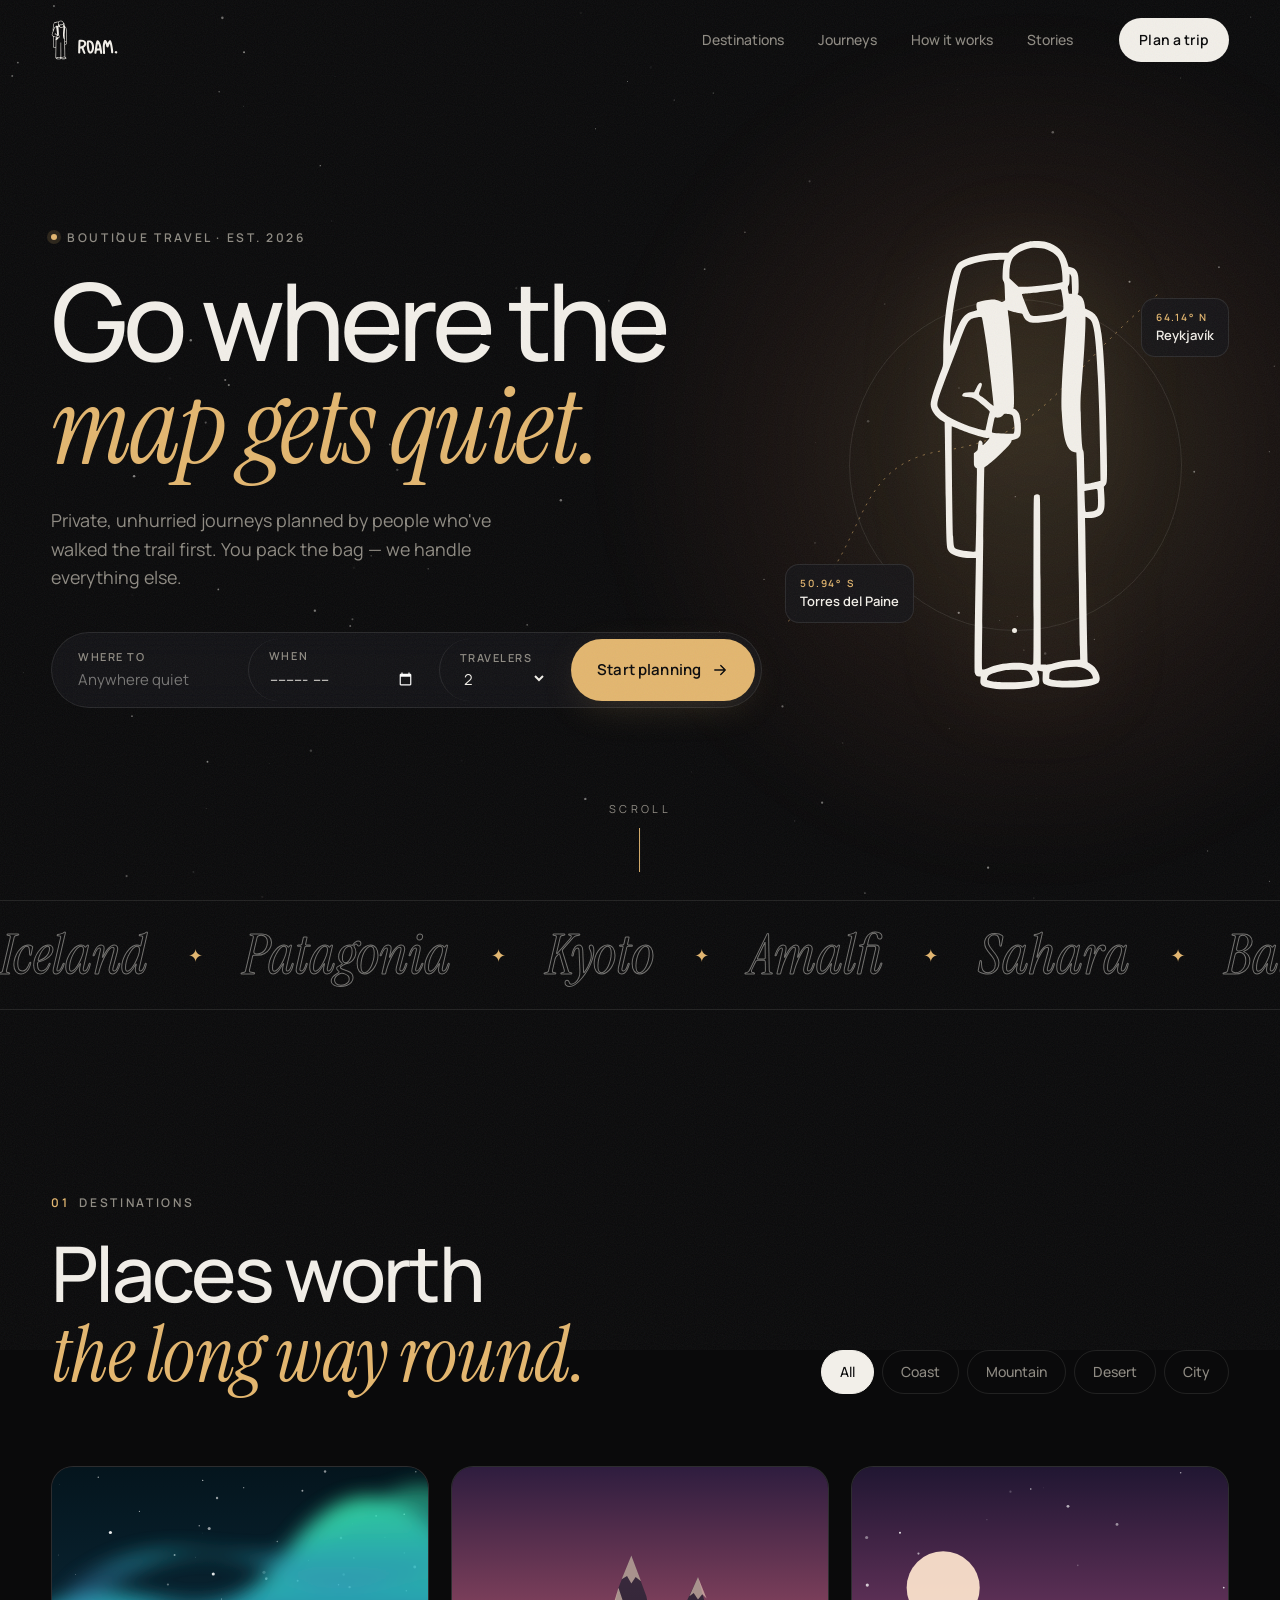
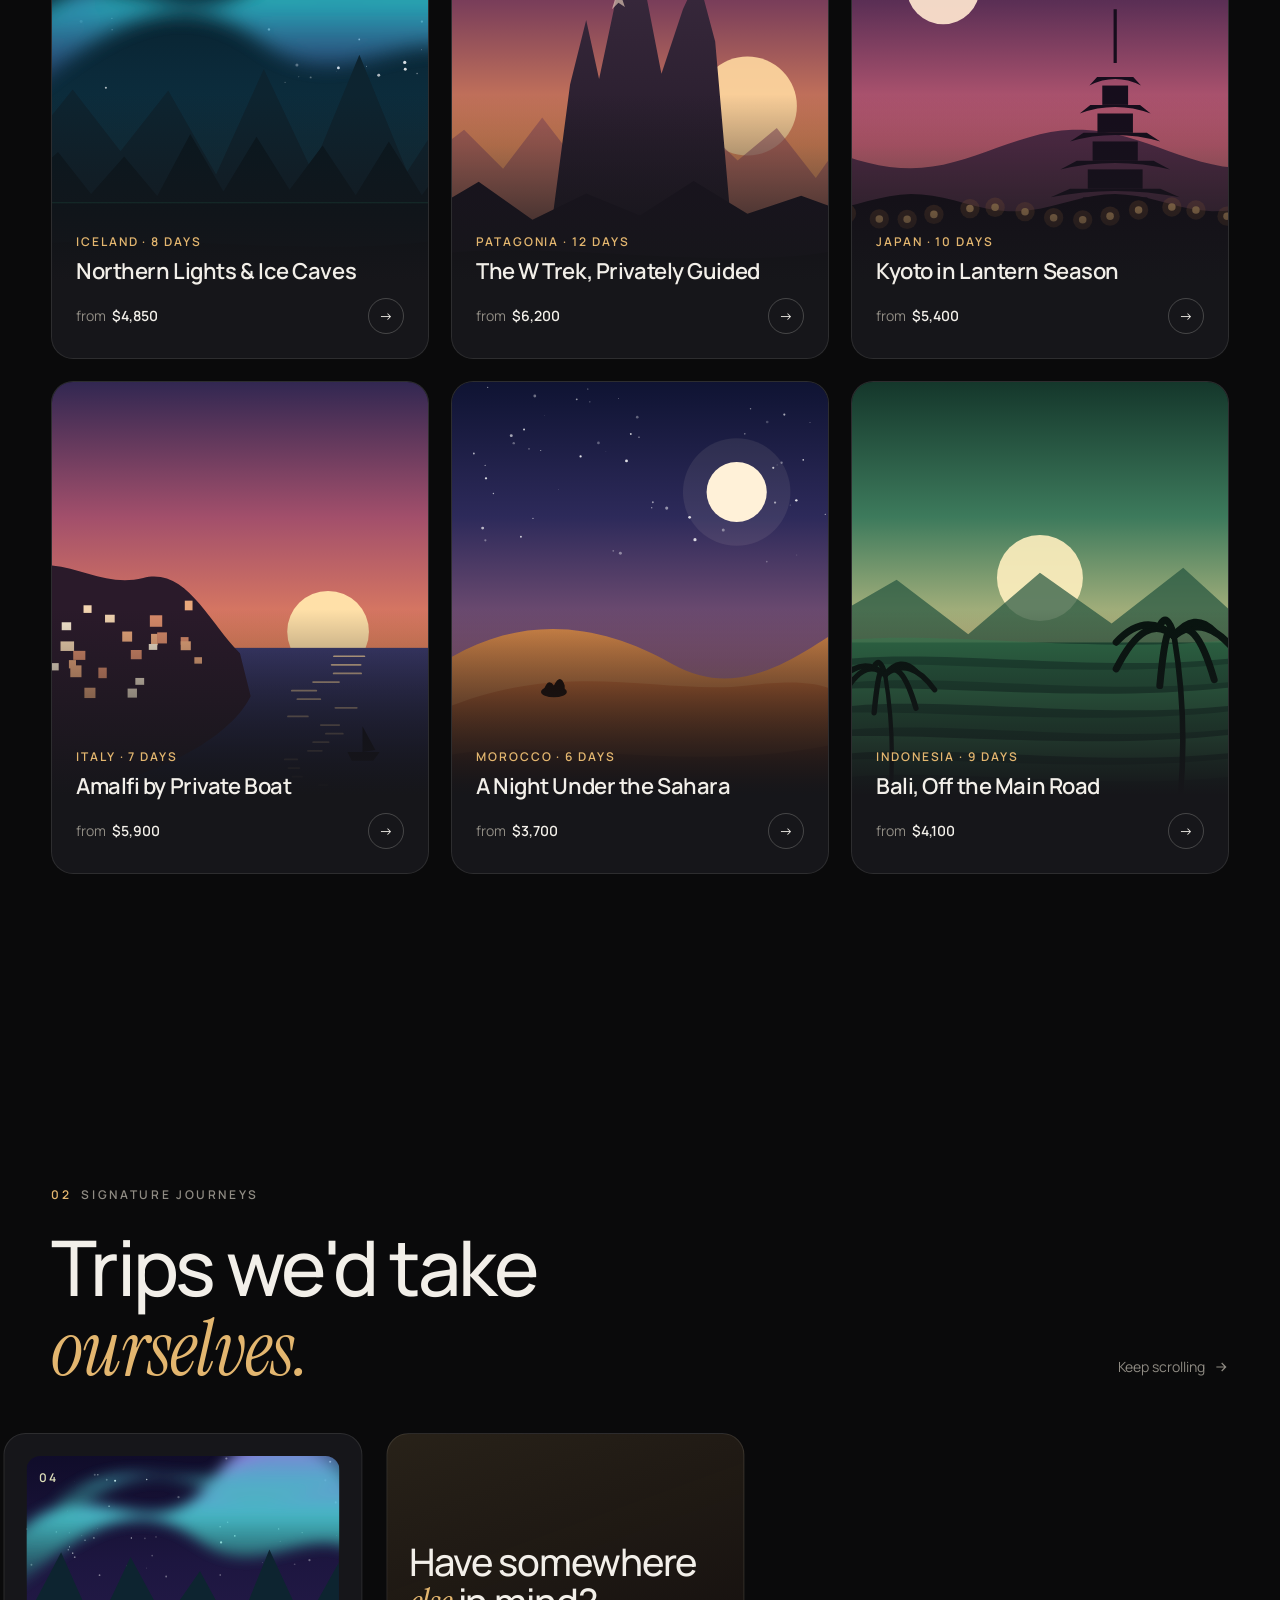
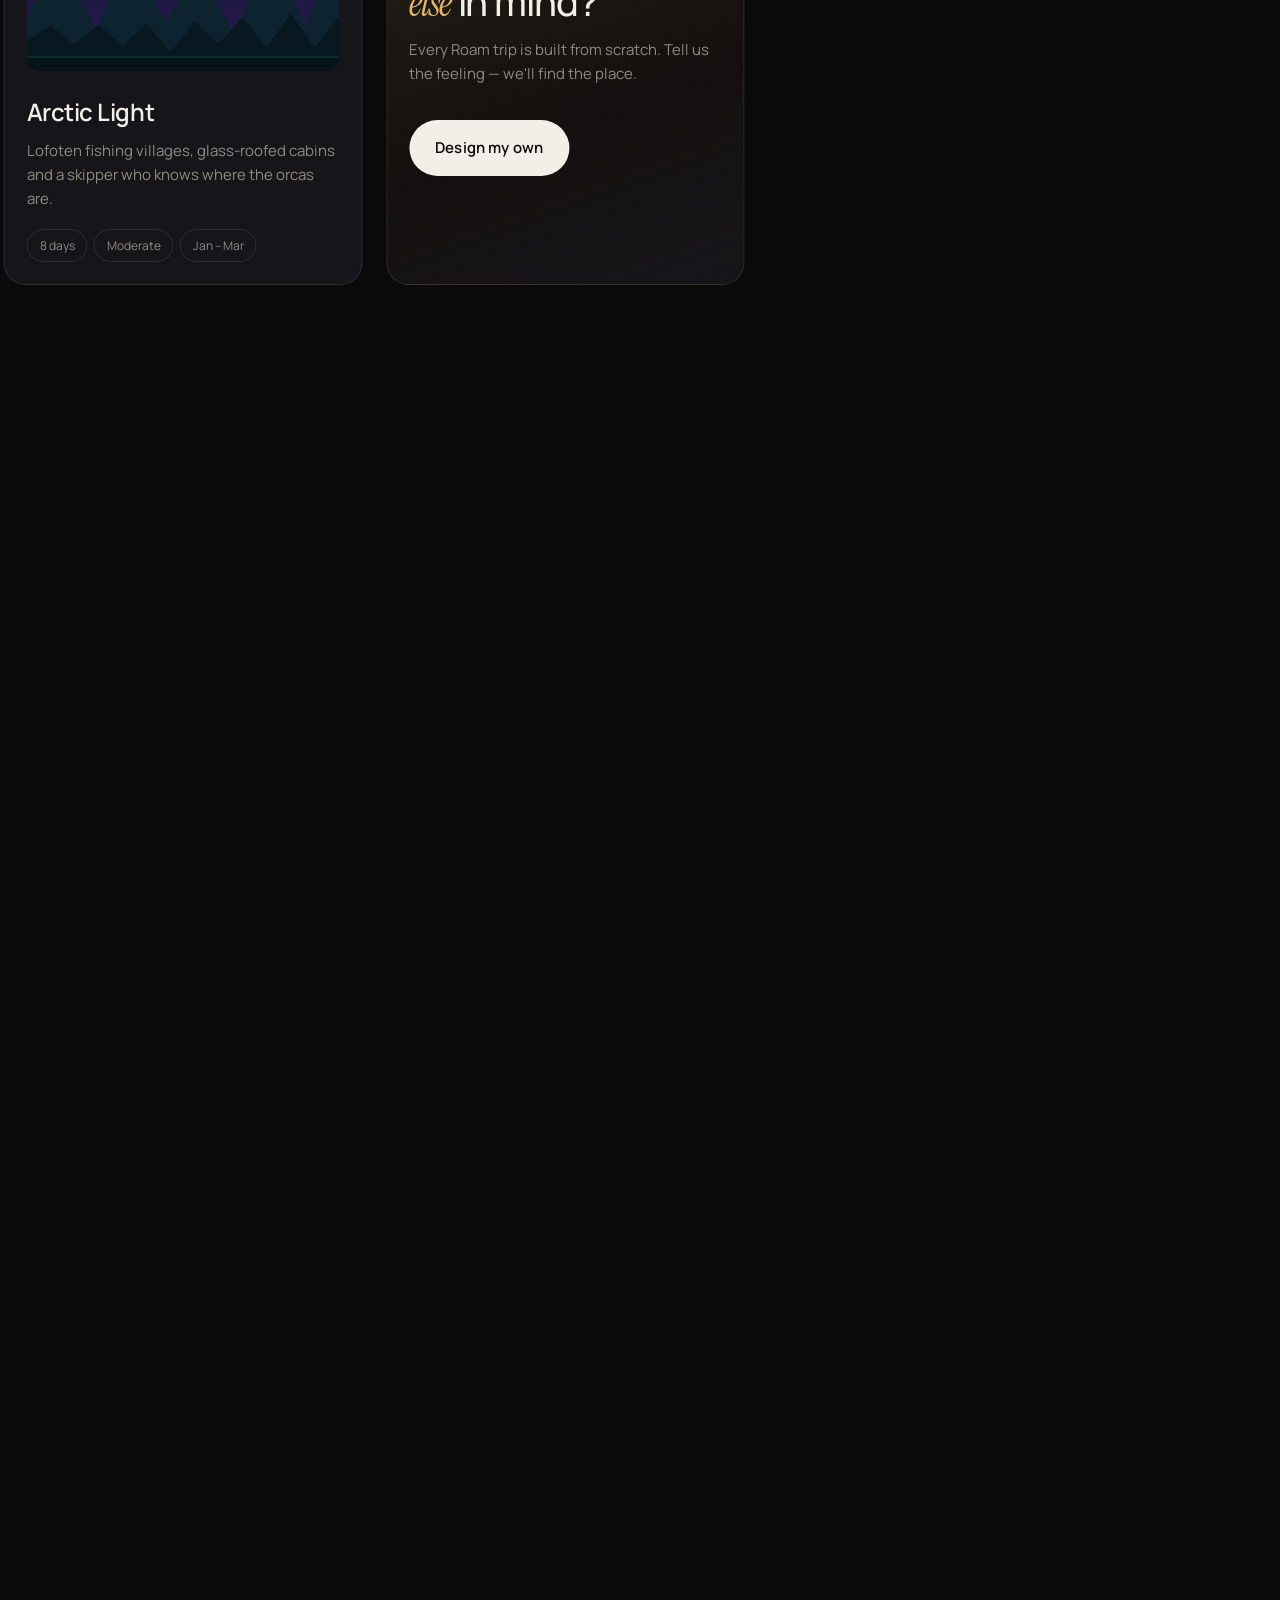
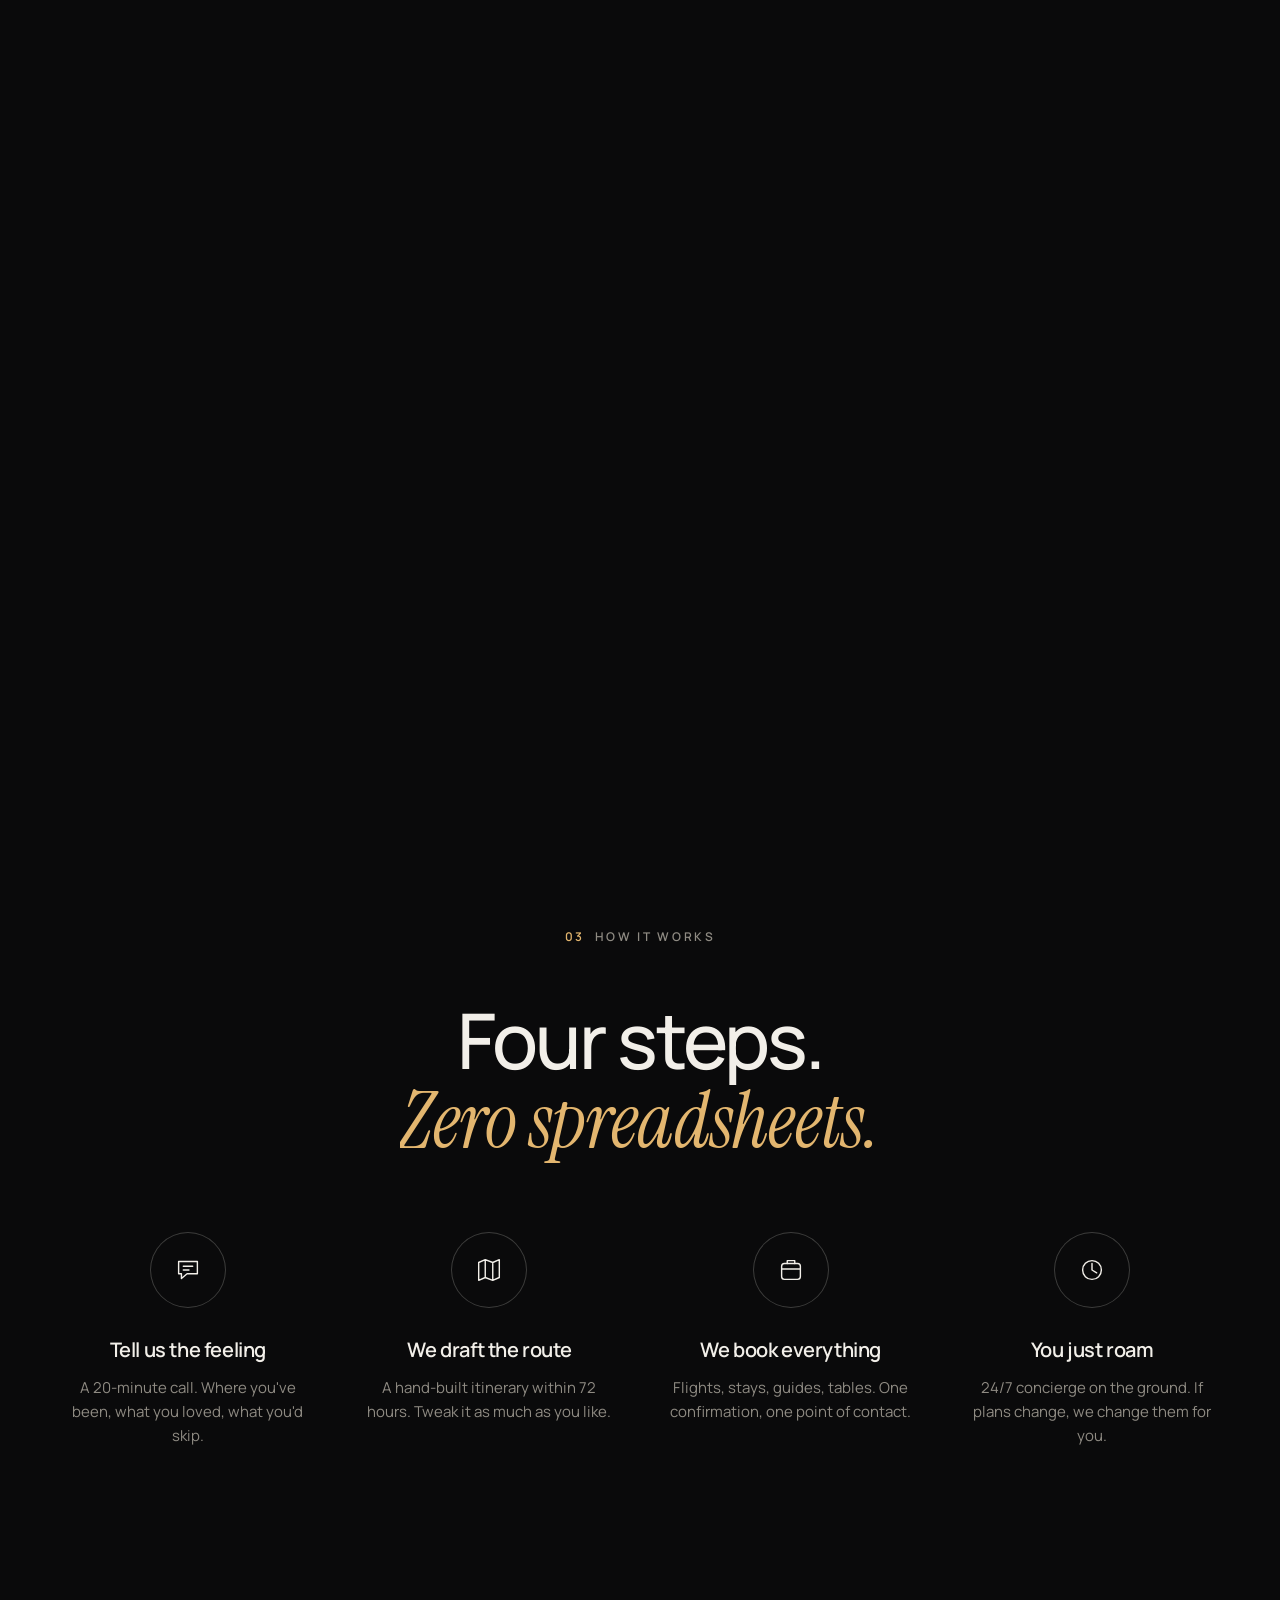
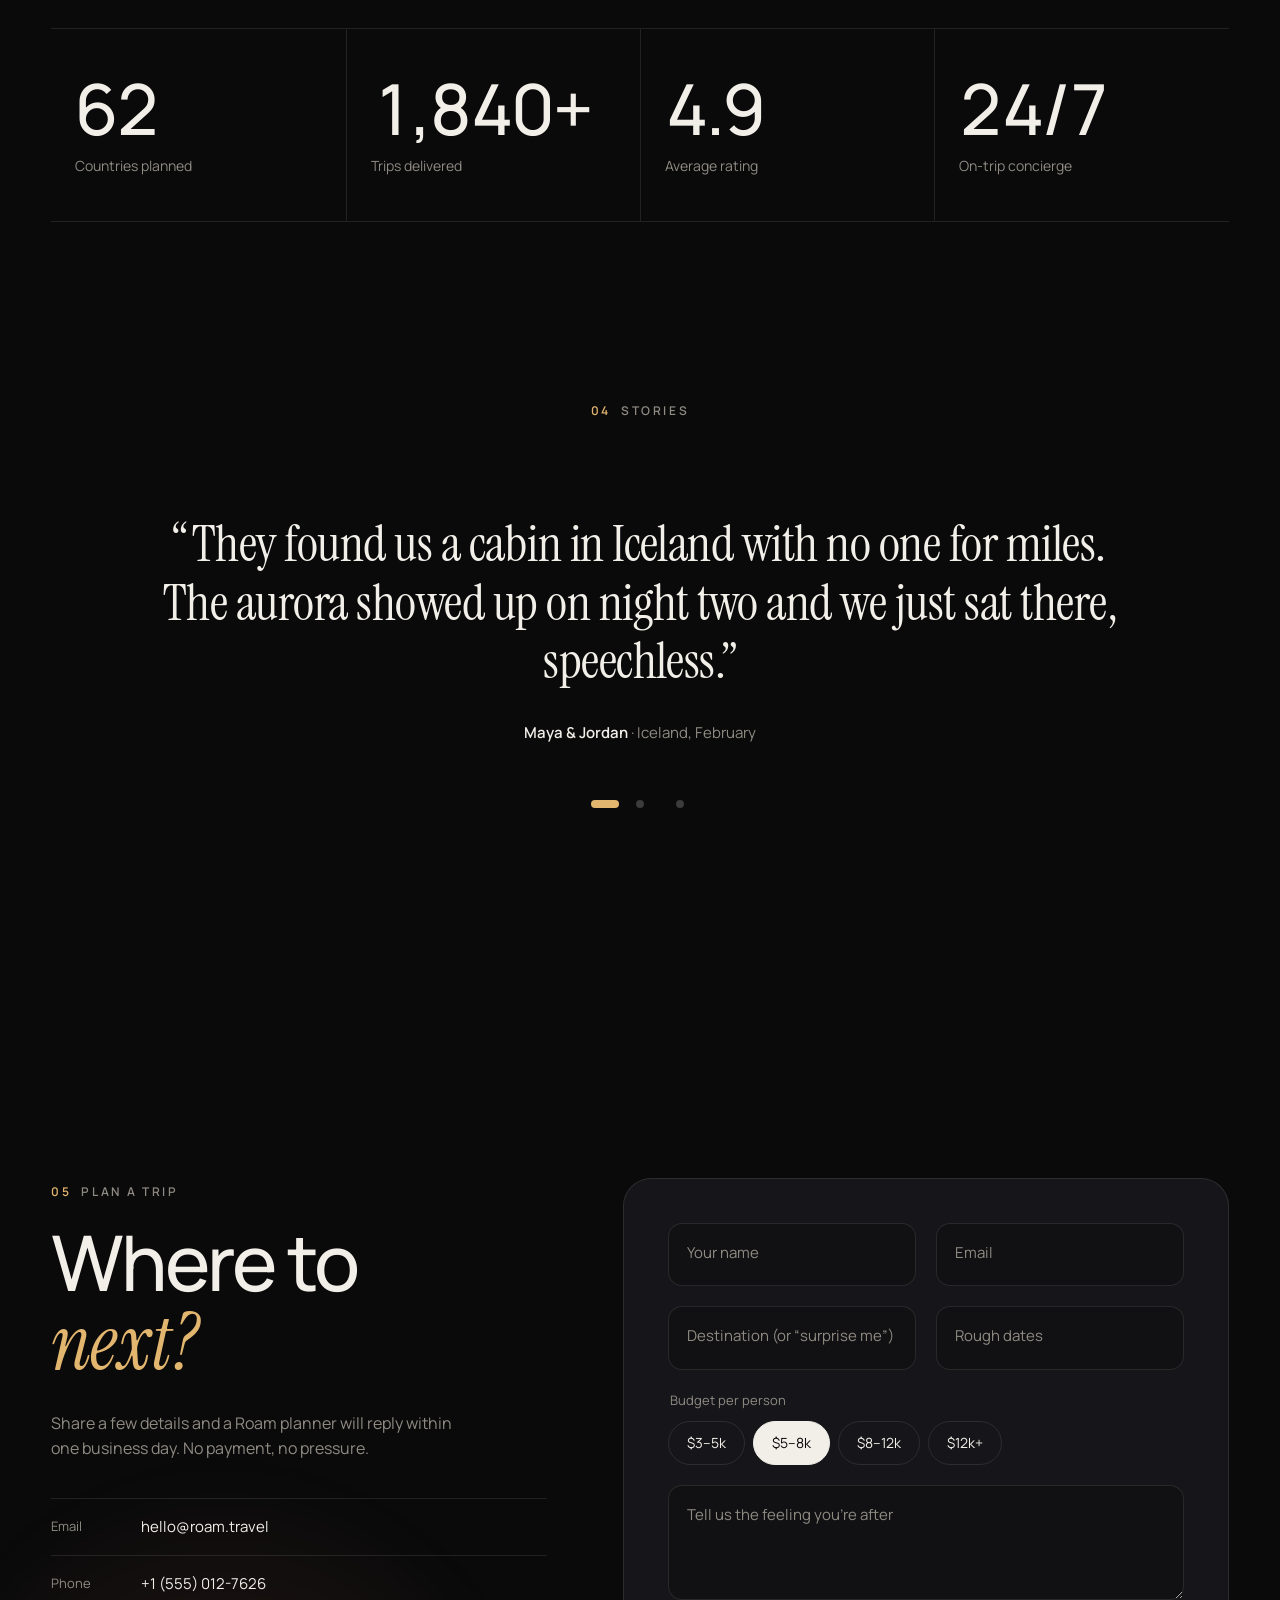
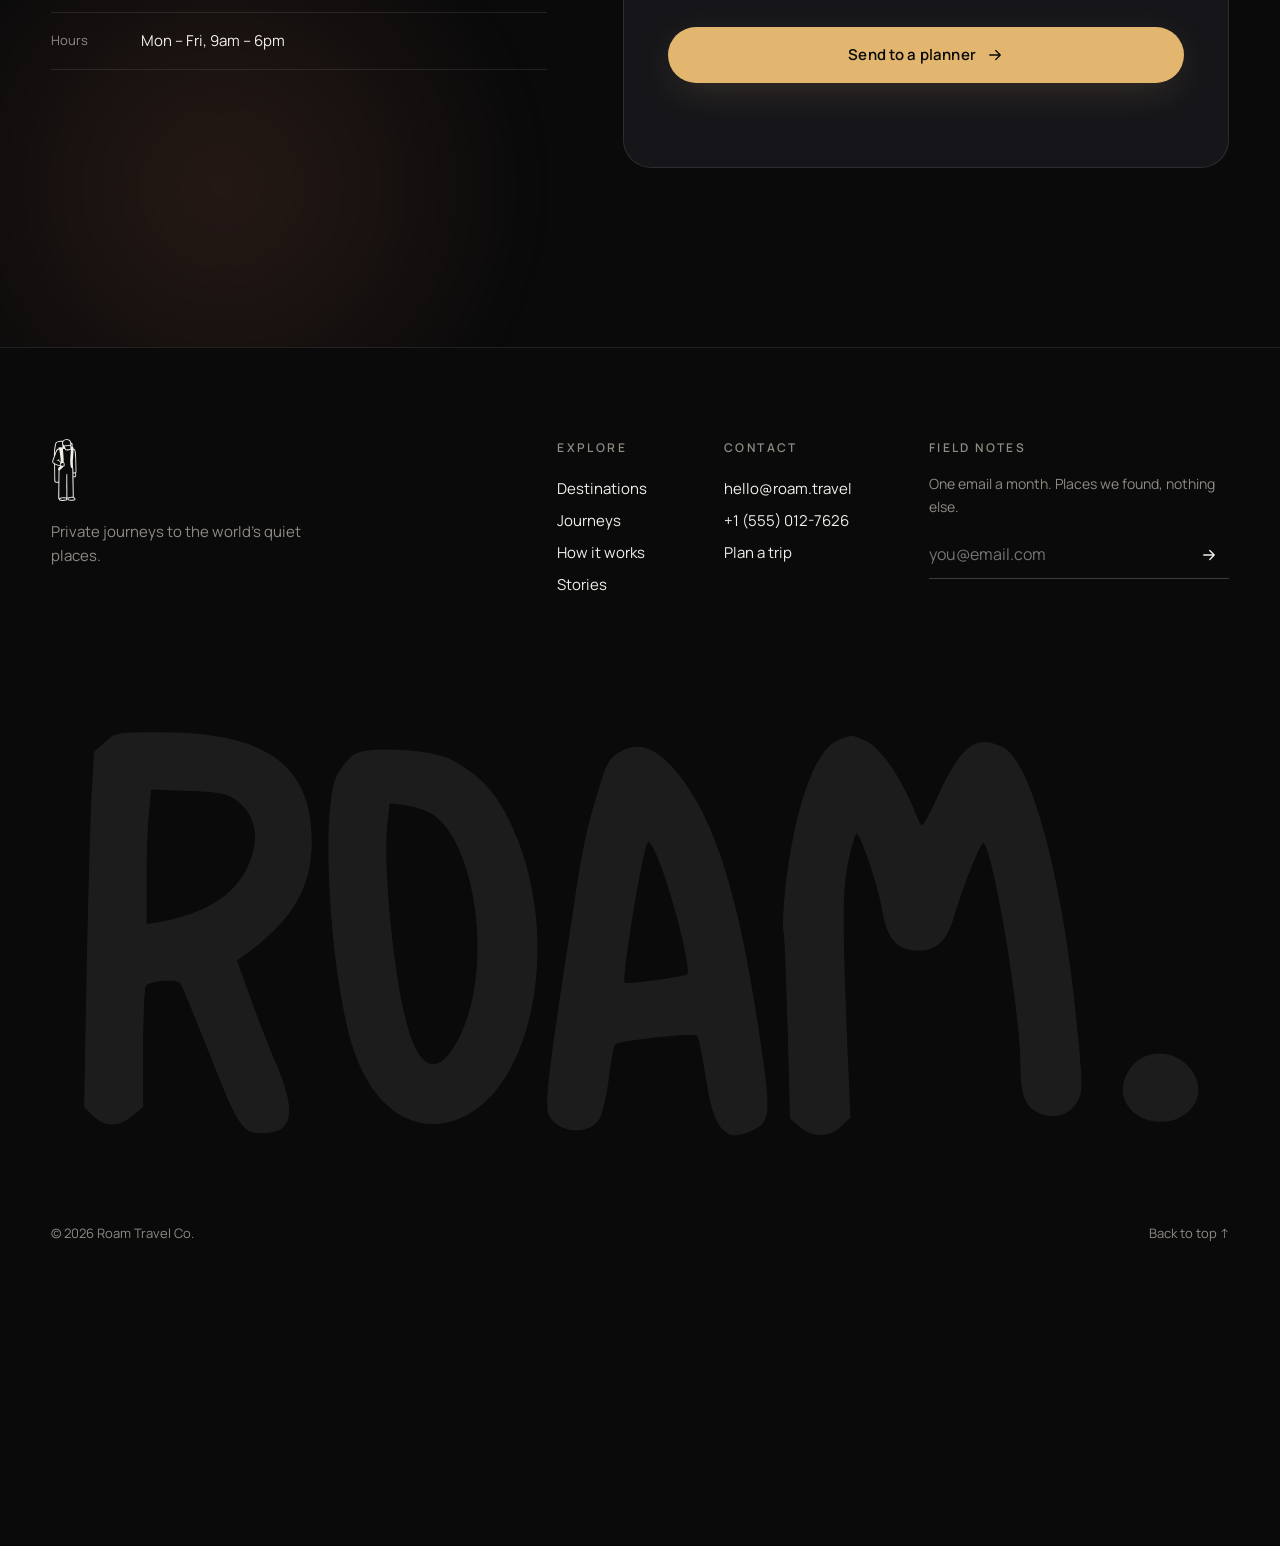
==== index.html @ 46d493dd "Build Roam travel agency website Dark, motion-rich single-page site: preloader, starfield hero with " ====
<!doctype html>
<html lang="en">
<head>
  <meta charset="utf-8" />
  <meta name="viewport" content="width=device-width, initial-scale=1" />
  <title>Roam — Travel, thoughtfully designed</title>
  <meta name="description" content="Roam is a boutique travel agency crafting private, unhurried journeys to the world's quiet places." />
  <meta name="theme-color" content="#0a0a0b" />
  <link rel="icon" type="image/svg+xml" href="assets/favicon.svg" />
  <link rel="preconnect" href="https://fonts.googleapis.com" />
  <link rel="preconnect" href="https://fonts.gstatic.com" crossorigin />
  <link href="https://fonts.googleapis.com/css2?family=Instrument+Serif:ital@0;1&family=Manrope:wght@300;400;500;600;700&display=swap" rel="stylesheet" />
  <link rel="stylesheet" href="css/styles.css" />
</head>
<body class="is-loading">
  <svg width="0" height="0" style="position:absolute" aria-hidden="true"><symbol id="roam-mark" viewBox="0 0 380 940"><g transform="translate(0.000000,940.000000) scale(0.100000,-0.100000)" fill="currentColor" stroke="none"> <path d="M2161 9225 c-156 -29 -291 -96 -376 -184 l-39 -41 -91 0 c-395 0 -804 -98 -928 -223 -141 -141 -297 -1089 -297 -1803 0 -246 -1 -256 -25 -316 -149 -381 -229 -634 -230 -723 0 -120 96 -256 241 -341 l42 -25 6 -352 c3 -193 11 -728 16 -1187 11 -843 17 -979 43 -1042 43 -103 226 -168 475 -168 l94 0 -6 -342 c-20 -1065 -27 -1948 -16 -1986 12 -48 41 -72 86 -72 l32 0 -5 -65 c-7 -76 6 -103 62 -130 152 -71 616 -84 944 -25 133 24 164 38 181 81 16 37 1 158 -26 215 -21 44 -17 48 48 37 l53 -8 -3 -105 c-5 -132 6 -150 106 -180 265 -78 936 -39 1026 61 76 85 -30 313 -178 383 -19 9 -37 20 -40 24 -6 10 -23 849 -36 1792 -5 399 -12 816 -15 928 l-5 202 79 0 c139 0 239 43 286 124 33 56 39 139 26 346 l-10 165 24 25 c47 49 46 44 35 754 -17 1111 -55 1939 -106 2311 -43 310 -93 404 -259 481 l-73 34 -7 67 c-11 109 -49 176 -116 203 -32 14 -35 20 -16 39 15 15 12 287 -4 366 -18 93 -59 138 -146 160 l-46 12 -24 83 c-64 221 -203 356 -428 416 -84 22 -263 27 -354 9z m374 -163 c86 -34 161 -86 207 -142 55 -70 99 -245 101 -411 l2 -102 -55 -13 c-154 -37 -568 -84 -735 -84 l-102 0 -92 86 -91 86 0 99 c0 108 21 221 52 282 53 105 211 201 378 231 86 15 256 -1 335 -32z m-865 -204 c0 -2 -7 -28 -16 -58 -9 -31 -18 -117 -21 -197 -5 -133 -4 -144 16 -179 19 -32 23 -56 27 -193 3 -86 6 -165 7 -175 1 -12 -10 -26 -30 -39 -33 -19 -33 -19 -76 2 -86 42 -144 45 -286 17 -161 -32 -179 -39 -187 -71 -7 -27 -1 -87 10 -116 6 -12 -5 -18 -51 -28 -213 -47 -272 -126 -444 -596 l-44 -120 -3 55 c-19 303 153 1380 243 1516 40 62 272 136 525 169 81 11 330 20 330 13z m1354 -342 c3 -17 7 -102 10 -188 l4 -158 -33 0 c-33 0 -33 0 -45 68 -12 63 -11 71 6 97 15 23 19 50 21 130 1 55 2 102 3 104 2 16 30 -28 34 -53z m-196 -313 c29 -148 44 -308 32 -345 -18 -62 -114 -93 -384 -123 -251 -28 -274 -23 -312 62 -29 64 -128 316 -138 349 -6 21 -3 22 106 28 104 7 514 56 618 75 25 5 50 9 56 10 6 0 16 -25 22 -56z m-1069 -373 c24 -12 164 -47 224 -55 46 -6 49 -9 68 -53 37 -86 97 -128 196 -138 131 -13 525 50 628 101 27 13 50 23 51 22 3 -3 -22 -374 -36 -527 -54 -617 -77 -1128 -61 -1405 31 -571 99 -781 262 -814 l34 -7 6 -149 c8 -168 22 -1006 44 -2505 8 -553 17 -1125 21 -1271 l6 -266 -133 -6 c-158 -6 -274 -26 -404 -67 -80 -26 -108 -30 -177 -28 l-83 3 -5 1708 c-5 1677 -5 1709 -24 1723 -28 20 -73 17 -96 -6 -22 -22 -20 218 -21 -2480 0 -487 -2 -900 -5 -917 -7 -39 -27 -42 -114 -17 -178 49 -554 18 -750 -63 -119 -49 -158 -59 -170 -47 -8 8 -8 277 0 885 5 481 14 1259 20 1729 5 470 12 994 15 1164 l6 308 34 24 c160 108 515 455 515 503 0 27 3 30 49 36 64 9 109 37 128 83 32 73 14 372 -27 453 -21 40 -73 89 -96 89 -17 0 -17 7 -3 48 27 78 -48 1328 -109 1815 -10 75 -16 137 -14 137 2 0 11 -4 21 -10z m1654 -190 c72 -85 111 -396 147 -1155 25 -541 37 -975 46 -1606 l7 -495 -77 -22 c-78 -23 -233 -49 -241 -40 -2 2 -7 150 -11 329 -5 290 -8 327 -24 350 -22 31 -37 277 -46 759 -6 287 -4 325 25 654 44 486 74 1034 71 1289 0 15 78 -33 103 -63z m-2199 43 c13 -44 67 -365 90 -533 50 -360 146 -1177 146 -1236 0 -18 -2 -17 -121 81 -41 34 -96 76 -122 94 -64 43 -64 44 -23 149 36 92 38 115 9 127 -24 9 -54 -25 -98 -113 l-40 -78 -85 0 c-87 1 -141 -16 -153 -47 -12 -32 11 -42 106 -47 116 -7 146 -23 332 -183 114 -98 124 -110 114 -129 -6 -11 -28 -98 -48 -192 l-37 -171 -38 3 c-21 2 -88 19 -149 38 -377 118 -671 273 -755 398 -59 89 -48 131 198 771 48 127 139 365 200 530 184 493 200 517 365 544 82 14 103 13 109 -6z m598 -1964 c29 -15 37 -41 52 -165 14 -112 10 -193 -9 -212 -17 -17 -403 -2 -433 17 -12 7 -4 64 34 239 16 73 16 73 44 67 47 -10 96 5 135 42 37 35 39 35 98 28 34 -3 69 -11 79 -16z m-1130 -263 c208 -95 618 -224 657 -206 42 19 35 2 -34 -74 -66 -73 -89 -87 -78 -46 7 26 -22 70 -46 70 -30 0 -38 -20 -46 -111 -7 -86 -7 -87 -46 -118 l-39 -32 0 -126 c0 -116 2 -129 22 -150 12 -13 26 -23 32 -23 7 0 10 -40 8 -122 -1 -68 -6 -444 -12 -836 -5 -392 -12 -718 -16 -724 -17 -26 -323 11 -397 49 -41 21 -47 49 -57 248 -13 244 -36 2235 -26 2235 2 0 37 -15 78 -34z m2872 -1273 c4 -21 8 -106 9 -188 2 -171 -3 -189 -69 -220 -41 -19 -162 -31 -180 -18 -8 5 -14 81 -19 215 l-7 207 33 5 c19 3 68 11 109 19 118 22 117 22 124 -20z m-323 -3577 c102 -31 177 -84 209 -147 20 -39 26 -79 13 -79 -5 0 -46 -7 -92 -15 -200 -36 -644 -37 -748 -2 l-38 12 3 54 c6 91 8 93 123 129 192 59 423 80 530 48z m-1104 -69 c60 -32 130 -151 109 -185 -27 -44 -668 -67 -826 -29 -41 9 -81 21 -87 25 -19 12 3 77 33 101 36 28 194 79 299 96 127 20 427 15 472 -8z"/> </g></symbol><symbol id="roam-word" viewBox="0 0 345 150"><g transform="translate(0.000000,150.000000) scale(0.100000,-0.100000)" fill="currentColor" stroke="none"> <path d="M158 1321 l-32 -29 -8 -143 c-3 -79 -10 -313 -14 -520 l-7 -377 26 -26 c34 -34 76 -34 116 0 l31 26 0 171 c0 95 4 177 8 184 9 14 89 21 100 8 5 -6 43 -98 86 -206 83 -212 97 -234 156 -234 89 0 101 60 39 205 -22 52 -57 141 -77 198 l-37 103 30 22 c135 98 190 195 189 332 -2 220 -135 315 -441 315 -132 0 -133 0 -165 -29z m376 -164 c68 -45 82 -120 40 -206 -41 -82 -125 -133 -256 -157 l-38 -6 0 128 c0 71 3 160 7 198 l6 68 107 -4 c81 -2 113 -7 134 -21z M2303 1325 c-67 -29 -127 -205 -153 -447 -5 -53 -7 -103 -4 -111 3 -8 8 -134 12 -281 l7 -268 28 -24 c38 -33 90 -32 123 2 l26 25 -6 142 c-18 432 -18 520 -1 602 9 44 20 84 24 88 9 9 66 -156 76 -223 14 -87 44 -120 108 -120 51 0 83 31 102 98 23 78 74 210 85 217 24 15 110 -491 110 -647 0 -96 16 -132 65 -148 43 -14 82 2 104 42 14 25 14 48 -6 245 -43 419 -131 745 -213 788 -77 40 -119 11 -185 -128 -53 -112 -53 -112 -65 -82 -46 119 -108 211 -156 231 -40 17 -41 17 -81 -1z M1663 1290 c-27 -16 -36 -32 -57 -102 -39 -131 -44 -152 -75 -353 -73 -472 -86 -581 -72 -608 28 -53 116 -59 147 -12 9 13 21 67 28 119 6 52 15 98 19 102 10 11 231 34 240 25 4 -4 16 -61 26 -126 23 -154 59 -192 140 -150 51 26 52 46 11 315 -61 396 -130 608 -243 740 -58 68 -109 84 -164 50z m114 -307 c41 -97 100 -329 87 -342 -7 -7 -177 -30 -183 -25 -11 10 56 414 69 414 4 0 17 -21 27 -47z M890 1286 c-14 -8 -36 -34 -50 -58 -53 -92 -24 -590 46 -807 60 -184 195 -264 330 -194 227 119 282 612 101 911 -35 58 -77 96 -147 133 -57 29 -238 39 -280 15z m222 -173 c134 -80 184 -451 87 -651 -64 -132 -125 -109 -164 63 -35 151 -62 443 -50 551 l7 66 45 -6 c24 -3 58 -14 75 -23z M3204 400 c-34 -13 -64 -59 -64 -97 0 -84 119 -126 189 -67 87 73 -16 208 -125 164z"/> </g></symbol></svg>

  <!-- Preloader -->
  <div class="loader" aria-hidden="true">
    <div class="loader__mark"><svg viewBox="0 0 380 940" aria-hidden="true"><use href="#roam-mark"/></svg></div>
    <div class="loader__count"><span data-loader-count>0</span>%</div>
  </div>

  <!-- Ambient layers -->
  <div class="grain" aria-hidden="true"></div>
  <div class="cursor" aria-hidden="true"><span class="cursor__dot"></span><span class="cursor__ring"><span class="cursor__label"></span></span></div>
  <div class="progress" aria-hidden="true"><span></span></div>

  <!-- Navigation -->
  <header class="nav" data-nav>
    <a href="#top" class="nav__brand" aria-label="Roam — home">
      <span class="nav__mark"><svg viewBox="0 0 380 940" aria-hidden="true"><use href="#roam-mark"/></svg></span>
      <span class="nav__word"><svg viewBox="0 0 345 150" aria-hidden="true"><use href="#roam-word"/></svg></span>
    </a>
    <nav class="nav__links" aria-label="Primary">
      <a href="#destinations">Destinations</a>
      <a href="#journeys">Journeys</a>
      <a href="#how">How it works</a>
      <a href="#stories">Stories</a>
    </nav>
    <a href="#contact" class="btn btn--small btn--light nav__cta" data-magnetic>Plan a trip</a>
    <button class="nav__toggle" aria-label="Open menu" aria-expanded="false" data-menu-toggle>
      <span></span><span></span>
    </button>
  </header>

  <div class="menu" data-menu aria-hidden="true">
    <nav class="menu__links" aria-label="Mobile">
      <a href="#destinations"><small>01</small>Destinations</a>
      <a href="#journeys"><small>02</small>Journeys</a>
      <a href="#how"><small>03</small>How it works</a>
      <a href="#stories"><small>04</small>Stories</a>
      <a href="#contact"><small>05</small>Plan a trip</a>
    </nav>
    <p class="menu__foot">hello@roam.travel &nbsp;·&nbsp; +1 (555) 012-7626</p>
  </div>

  <main id="top">

    <!-- Hero -->
    <section class="hero" data-hero>
      <div class="hero__glow" aria-hidden="true"></div>
      <canvas class="hero__stars" aria-hidden="true" data-stars></canvas>

      <div class="hero__inner">
        <div class="hero__copy">
          <p class="eyebrow" data-reveal><span class="dot"></span> Boutique travel · Est. 2026</p>
          <h1 class="hero__title" data-split>
            Go where the<br /><em>map gets quiet.</em>
          </h1>
          <p class="hero__lede" data-reveal style="--d:.5s">
            Private, unhurried journeys planned by people who've walked the trail first.
            You pack the bag — we handle everything else.
          </p>

          <form class="planner" data-reveal style="--d:.65s" data-planner>
            <label class="planner__field">
              <span>Where to</span>
              <input type="text" name="where" placeholder="Anywhere quiet" list="dest-list" autocomplete="off" />
            </label>
            <label class="planner__field">
              <span>When</span>
              <input type="month" name="when" />
            </label>
            <label class="planner__field planner__field--sm">
              <span>Travelers</span>
              <select name="who">
                <option>1</option><option selected>2</option><option>3–4</option><option>5+</option>
              </select>
            </label>
            <button class="btn btn--accent planner__go" type="submit" data-magnetic>
              Start planning
              <svg viewBox="0 0 24 24" aria-hidden="true"><path d="M5 12h14M13 6l6 6-6 6"/></svg>
            </button>
            <datalist id="dest-list">
              <option value="Iceland"></option><option value="Patagonia"></option><option value="Kyoto"></option>
              <option value="Amalfi Coast"></option><option value="Sahara, Morocco"></option><option value="Bali"></option>
              <option value="Swiss Alps"></option><option value="Lisbon"></option>
            </datalist>
          </form>
        </div>

        <div class="hero__figure" data-tilt-hero>
          <svg class="hero__path" viewBox="0 0 600 600" aria-hidden="true">
            <path d="M40 520 C 160 420, 120 300, 260 280 S 420 180, 560 60" />
          </svg>
          <div class="hero__orbit" aria-hidden="true"></div>
          <div class="hero__mark"><svg viewBox="0 0 380 940" aria-hidden="true"><use href="#roam-mark"/></svg></div>
          <div class="hero__tag hero__tag--a" aria-hidden="true"><span>64.14° N</span>Reykjavík</div>
          <div class="hero__tag hero__tag--b" aria-hidden="true"><span>50.94° S</span>Torres del Paine</div>
        </div>
      </div>

      <a href="#destinations" class="hero__scroll" aria-label="Scroll to destinations">
        <span>Scroll</span><i></i>
      </a>
    </section>

    <!-- Marquee -->
    <div class="marquee" aria-hidden="true">
      <div class="marquee__track">
        <span>Iceland</span><b>✦</b><span>Patagonia</span><b>✦</b><span>Kyoto</span><b>✦</b><span>Amalfi</span><b>✦</b><span>Sahara</span><b>✦</b><span>Bali</span><b>✦</b><span>Swiss Alps</span><b>✦</b><span>Lisbon</span><b>✦</b>
        <span>Iceland</span><b>✦</b><span>Patagonia</span><b>✦</b><span>Kyoto</span><b>✦</b><span>Amalfi</span><b>✦</b><span>Sahara</span><b>✦</b><span>Bali</span><b>✦</b><span>Swiss Alps</span><b>✦</b><span>Lisbon</span><b>✦</b>
      </div>
    </div>

    <!-- Destinations -->
    <section class="section" id="destinations">
      <div class="section__head">
        <div>
          <p class="eyebrow" data-reveal><span class="num">01</span> Destinations</p>
          <h2 class="section__title" data-split>Places worth<br /><em>the long way round.</em></h2>
        </div>
        <div class="filters" role="tablist" aria-label="Filter destinations" data-reveal>
          <button class="filter is-active" data-filter="all" role="tab" aria-selected="true">All</button>
          <button class="filter" data-filter="coast" role="tab" aria-selected="false">Coast</button>
          <button class="filter" data-filter="mountain" role="tab" aria-selected="false">Mountain</button>
          <button class="filter" data-filter="desert" role="tab" aria-selected="false">Desert</button>
          <button class="filter" data-filter="city" role="tab" aria-selected="false">City</button>
        </div>
      </div>

      <div class="dest-grid" data-dest-grid>
        <article class="dest" data-cat="mountain" data-scene="aurora" data-reveal>
          <div class="dest__art"></div>
          <div class="dest__body">
            <p class="dest__meta">Iceland · 8 days</p>
            <h3>Northern Lights &amp; Ice Caves</h3>
            <p class="dest__price">from <strong>$4,850</strong></p>
          </div>
          <a href="#contact" class="dest__link" data-cursor="Explore" data-dest="Iceland"><span class="sr-only">Plan Iceland</span></a>
        </article>

        <article class="dest" data-cat="mountain" data-scene="peaks" data-reveal style="--d:.08s">
          <div class="dest__art"></div>
          <div class="dest__body">
            <p class="dest__meta">Patagonia · 12 days</p>
            <h3>The W Trek, Privately Guided</h3>
            <p class="dest__price">from <strong>$6,200</strong></p>
          </div>
          <a href="#contact" class="dest__link" data-cursor="Explore" data-dest="Patagonia"><span class="sr-only">Plan Patagonia</span></a>
        </article>

        <article class="dest" data-cat="city" data-scene="kyoto" data-reveal style="--d:.16s">
          <div class="dest__art"></div>
          <div class="dest__body">
            <p class="dest__meta">Japan · 10 days</p>
            <h3>Kyoto in Lantern Season</h3>
            <p class="dest__price">from <strong>$5,400</strong></p>
          </div>
          <a href="#contact" class="dest__link" data-cursor="Explore" data-dest="Kyoto"><span class="sr-only">Plan Kyoto</span></a>
        </article>

        <article class="dest" data-cat="coast" data-scene="coast" data-reveal>
          <div class="dest__art"></div>
          <div class="dest__body">
            <p class="dest__meta">Italy · 7 days</p>
            <h3>Amalfi by Private Boat</h3>
            <p class="dest__price">from <strong>$5,900</strong></p>
          </div>
          <a href="#contact" class="dest__link" data-cursor="Explore" data-dest="Amalfi Coast"><span class="sr-only">Plan Amalfi</span></a>
        </article>

        <article class="dest" data-cat="desert" data-scene="dunes" data-reveal style="--d:.08s">
          <div class="dest__art"></div>
          <div class="dest__body">
            <p class="dest__meta">Morocco · 6 days</p>
            <h3>A Night Under the Sahara</h3>
            <p class="dest__price">from <strong>$3,700</strong></p>
          </div>
          <a href="#contact" class="dest__link" data-cursor="Explore" data-dest="Sahara, Morocco"><span class="sr-only">Plan Sahara</span></a>
        </article>

        <article class="dest" data-cat="coast" data-scene="jungle" data-reveal style="--d:.16s">
          <div class="dest__art"></div>
          <div class="dest__body">
            <p class="dest__meta">Indonesia · 9 days</p>
            <h3>Bali, Off the Main Road</h3>
            <p class="dest__price">from <strong>$4,100</strong></p>
          </div>
          <a href="#contact" class="dest__link" data-cursor="Explore" data-dest="Bali"><span class="sr-only">Plan Bali</span></a>
        </article>
      </div>
    </section>

    <!-- Journeys: pinned horizontal scroll -->
    <section class="journeys" id="journeys" data-hscroll>
      <div class="journeys__sticky">
        <div class="journeys__head">
          <p class="eyebrow"><span class="num">02</span> Signature journeys</p>
          <h2 class="section__title">Trips we'd take<br /><em>ourselves.</em></h2>
          <p class="journeys__hint">Keep scrolling <svg viewBox="0 0 24 24" aria-hidden="true"><path d="M5 12h14M13 6l6 6-6 6"/></svg></p>
        </div>
        <div class="journeys__track" data-hscroll-track>
          <article class="journey">
            <span class="journey__no">01</span>
            <div class="journey__art" data-scene="peaks2"></div>
            <h3>The Slow Alps</h3>
            <p>Rail, hut-to-hut hikes and lakeside dinners across Switzerland and the Dolomites.</p>
            <ul><li>11 days</li><li>Moderate</li><li>Jun – Sep</li></ul>
          </article>
          <article class="journey">
            <span class="journey__no">02</span>
            <div class="journey__art" data-scene="coast2"></div>
            <h3>Atlantic Edge</h3>
            <p>Lisbon's tiled streets to the wild cliffs of the Azores, with a private surf coach.</p>
            <ul><li>9 days</li><li>Easy</li><li>Apr – Oct</li></ul>
          </article>
          <article class="journey">
            <span class="journey__no">03</span>
            <div class="journey__art" data-scene="dunes2"></div>
            <h3>Desert Silence</h3>
            <p>Wadi Rum by jeep and camel, then a quiet night at a bubble camp under the Milky Way.</p>
            <ul><li>7 days</li><li>Easy</li><li>Oct – Apr</li></ul>
          </article>
          <article class="journey">
            <span class="journey__no">04</span>
            <div class="journey__art" data-scene="aurora2"></div>
            <h3>Arctic Light</h3>
            <p>Lofoten fishing villages, glass-roofed cabins and a skipper who knows where the orcas are.</p>
            <ul><li>8 days</li><li>Moderate</li><li>Jan – Mar</li></ul>
          </article>
          <article class="journey journey--cta">
            <h3>Have somewhere<br /><em>else</em> in mind?</h3>
            <p>Every Roam trip is built from scratch. Tell us the feeling — we'll find the place.</p>
            <a href="#contact" class="btn btn--light" data-magnetic>Design my own</a>
          </article>
        </div>
      </div>
    </section>

    <!-- How it works -->
    <section class="section how" id="how">
      <div class="section__head section__head--center">
        <p class="eyebrow" data-reveal><span class="num">03</span> How it works</p>
        <h2 class="section__title" data-split>Four steps.<br /><em>Zero spreadsheets.</em></h2>
      </div>

      <div class="steps" data-steps>
        <svg class="steps__line" viewBox="0 0 1000 40" preserveAspectRatio="none" aria-hidden="true">
          <path d="M0 20 Q 125 0 250 20 T 500 20 T 750 20 T 1000 20" />
        </svg>
        <div class="step" data-reveal>
          <span class="step__icon">
            <svg viewBox="0 0 32 32"><path d="M6 7h20v13H15l-6 5v-5H6z"/><path d="M11 12h10M11 16h6"/></svg>
          </span>
          <h3>Tell us the feeling</h3>
          <p>A 20-minute call. Where you've been, what you loved, what you'd skip.</p>
        </div>
        <div class="step" data-reveal style="--d:.1s">
          <span class="step__icon">
            <svg viewBox="0 0 32 32"><path d="M5 8l7-3 8 3 7-3v19l-7 3-8-3-7 3zM12 5v19M20 8v19"/></svg>
          </span>
          <h3>We draft the route</h3>
          <p>A hand-built itinerary within 72 hours. Tweak it as much as you like.</p>
        </div>
        <div class="step" data-reveal style="--d:.2s">
          <span class="step__icon">
            <svg viewBox="0 0 32 32"><rect x="6" y="9" width="20" height="17" rx="3"/><path d="M12 9V6h8v3M6 15h20"/></svg>
          </span>
          <h3>We book everything</h3>
          <p>Flights, stays, guides, tables. One confirmation, one point of contact.</p>
        </div>
        <div class="step" data-reveal style="--d:.3s">
          <span class="step__icon">
            <svg viewBox="0 0 32 32"><circle cx="16" cy="16" r="10"/><path d="M16 9v7l5 3"/></svg>
          </span>
          <h3>You just roam</h3>
          <p>24/7 concierge on the ground. If plans change, we change them for you.</p>
        </div>
      </div>
    </section>

    <!-- Stats -->
    <section class="stats" aria-label="Roam in numbers">
      <div class="stat" data-reveal><strong data-count="62">0</strong><span>Countries planned</span></div>
      <div class="stat" data-reveal style="--d:.1s"><strong data-count="1840" data-suffix="+">0</strong><span>Trips delivered</span></div>
      <div class="stat" data-reveal style="--d:.2s"><strong data-count="4.9" data-decimals="1">0</strong><span>Average rating</span></div>
      <div class="stat" data-reveal style="--d:.3s"><strong data-count="24" data-suffix="/7">0</strong><span>On-trip concierge</span></div>
    </section>

    <!-- Testimonials -->
    <section class="section stories" id="stories">
      <div class="section__head section__head--center">
        <p class="eyebrow" data-reveal><span class="num">04</span> Stories</p>
      </div>
      <div class="quotes" data-quotes>
        <figure class="quote is-active">
          <blockquote>“They found us a cabin in Iceland with no one for miles. The aurora showed up on night two and we just sat there, speechless.”</blockquote>
          <figcaption><b>Maya &amp; Jordan</b> · Iceland, February</figcaption>
        </figure>
        <figure class="quote">
          <blockquote>“A flight got cancelled in Santiago. By the time we landed, Roam had already rebooked everything. I never even opened my laptop.”</blockquote>
          <figcaption><b>Daniel R.</b> · Patagonia, November</figcaption>
        </figure>
        <figure class="quote">
          <blockquote>“It felt less like a tour and more like a friend who happens to know every great table in Kyoto.”</blockquote>
          <figcaption><b>Priya S.</b> · Japan, April</figcaption>
        </figure>
      </div>
      <div class="quotes__nav" data-quotes-nav>
        <button aria-label="Story 1" class="is-active"></button>
        <button aria-label="Story 2"></button>
        <button aria-label="Story 3"></button>
      </div>
    </section>

    <!-- Contact -->
    <section class="section contact" id="contact">
      <div class="contact__glow" aria-hidden="true"></div>
      <div class="contact__grid">
        <div class="contact__copy">
          <p class="eyebrow" data-reveal><span class="num">05</span> Plan a trip</p>
          <h2 class="section__title" data-split>Where to<br /><em>next?</em></h2>
          <p class="contact__lede" data-reveal>Share a few details and a Roam planner will reply within one business day. No payment, no pressure.</p>
          <ul class="contact__list" data-reveal>
            <li><span>Email</span><a href="mailto:hello@roam.travel">hello@roam.travel</a></li>
            <li><span>Phone</span><a href="tel:+15550127626">+1 (555) 012-7626</a></li>
            <li><span>Hours</span>Mon – Fri, 9am – 6pm</li>
          </ul>
        </div>

        <form class="form" data-form novalidate data-reveal>
          <div class="form__row">
            <label class="field"><input name="name" required placeholder=" " autocomplete="name" /><span>Your name</span></label>
            <label class="field"><input name="email" type="email" required placeholder=" " autocomplete="email" /><span>Email</span></label>
          </div>
          <div class="form__row">
            <label class="field"><input name="destination" placeholder=" " data-dest-input /><span>Destination (or “surprise me”)</span></label>
            <label class="field"><input name="dates" placeholder=" " data-dates-input /><span>Rough dates</span></label>
          </div>
          <fieldset class="chips">
            <legend>Budget per person</legend>
            <label><input type="radio" name="budget" value="3-5k" /><span>$3–5k</span></label>
            <label><input type="radio" name="budget" value="5-8k" checked /><span>$5–8k</span></label>
            <label><input type="radio" name="budget" value="8-12k" /><span>$8–12k</span></label>
            <label><input type="radio" name="budget" value="12k+" /><span>$12k+</span></label>
          </fieldset>
          <label class="field field--area"><textarea name="message" rows="3" placeholder=" "></textarea><span>Tell us the feeling you're after</span></label>
          <button class="btn btn--accent btn--block" type="submit" data-magnetic>
            Send to a planner
            <svg viewBox="0 0 24 24" aria-hidden="true"><path d="M5 12h14M13 6l6 6-6 6"/></svg>
          </button>
          <p class="form__note" data-form-note role="status" aria-live="polite"></p>
        </form>
      </div>
    </section>
  </main>

  <!-- Footer -->
  <footer class="footer">
    <div class="footer__top">
      <div class="footer__brand">
        <span class="footer__mark"><svg viewBox="0 0 380 940" aria-hidden="true"><use href="#roam-mark"/></svg></span>
        <p>Private journeys to the world's quiet places.</p>
      </div>
      <div class="footer__cols">
        <div>
          <h4>Explore</h4>
          <a href="#destinations">Destinations</a>
          <a href="#journeys">Journeys</a>
          <a href="#how">How it works</a>
          <a href="#stories">Stories</a>
        </div>
        <div>
          <h4>Contact</h4>
          <a href="mailto:hello@roam.travel">hello@roam.travel</a>
          <a href="tel:+15550127626">+1 (555) 012-7626</a>
          <a href="#contact">Plan a trip</a>
        </div>
        <form class="footer__news" data-news>
          <h4>Field notes</h4>
          <p>One email a month. Places we found, nothing else.</p>
          <div class="footer__input">
            <input type="email" placeholder="you@email.com" aria-label="Email address" required />
            <button type="submit" aria-label="Subscribe"><svg viewBox="0 0 24 24"><path d="M5 12h14M13 6l6 6-6 6"/></svg></button>
          </div>
        </form>
      </div>
    </div>
    <div class="footer__giant" aria-hidden="true"><svg viewBox="0 0 345 150" aria-hidden="true"><use href="#roam-word"/></svg></div>
    <div class="footer__bottom">
      <span>© <span data-year></span> Roam Travel Co.</span>
      <a href="#top" class="footer__top-link">Back to top ↑</a>
    </div>
  </footer>

  <script src="js/main.js" defer></script>
</body>
</html>
---- css/styles.css ----
/* ==========================================================================
   Roam — styles
   ========================================================================== */

:root {
  --bg: #0a0a0b;
  --bg-2: #111113;
  --surface: #16161a;
  --line: rgba(242, 239, 233, 0.1);
  --line-strong: rgba(242, 239, 233, 0.22);
  --text: #f2efe9;
  --muted: #8f8b83;
  --accent: #e3b66f;
  --accent-2: #f08a5d;
  --glow: rgba(227, 182, 111, 0.22);

  --serif: "Instrument Serif", Georgia, serif;
  --sans: "Manrope", system-ui, -apple-system, sans-serif;

  --ease: cubic-bezier(0.22, 1, 0.36, 1);
  --ease-in-out: cubic-bezier(0.65, 0, 0.35, 1);
  --gutter: clamp(16px, 4vw, 56px);
  --max: 1320px;
  --radius: 22px;
}

*,
*::before,
*::after { box-sizing: border-box; }

html { scroll-behavior: smooth; -webkit-text-size-adjust: 100%; }
@media (prefers-reduced-motion: reduce) { html { scroll-behavior: auto; } }

body {
  margin: 0;
  background: var(--bg);
  color: var(--text);
  font-family: var(--sans);
  font-size: 16px;
  line-height: 1.6;
  -webkit-font-smoothing: antialiased;
  overflow-x: hidden;
}
body.is-loading { overflow: hidden; }
body.menu-open { overflow: hidden; }

img, svg { display: block; max-width: 100%; }
a { color: inherit; text-decoration: none; }
button { font: inherit; color: inherit; background: none; border: 0; cursor: pointer; }
input, select, textarea { font: inherit; color: inherit; }
em { font-family: var(--serif); font-style: italic; font-weight: 400; }
::selection { background: var(--accent); color: var(--bg); }

.sr-only {
  position: absolute; width: 1px; height: 1px; padding: 0; margin: -1px;
  overflow: hidden; clip: rect(0 0 0 0); white-space: nowrap; border: 0;
}

:focus-visible { outline: 2px solid var(--accent); outline-offset: 3px; border-radius: 6px; }

/* ---------- Preloader ---------- */
.loader {
  position: fixed; inset: 0; z-index: 200;
  display: grid; place-items: center; align-content: center; gap: 28px;
  background: var(--bg);
  transition: clip-path 1.1s var(--ease-in-out), visibility 0s 1.1s;
  clip-path: inset(0 0 0 0);
}
.loader__mark { width: 64px; color: var(--text); animation: loader-bob 1.6s var(--ease-in-out) infinite alternate; }
.loader__count { font-size: 13px; letter-spacing: 0.3em; color: var(--muted); font-variant-numeric: tabular-nums; }
body.is-loaded .loader { clip-path: inset(0 0 100% 0); visibility: hidden; }
@keyframes loader-bob { from { transform: translateY(-4px); } to { transform: translateY(4px); } }

/* ---------- Ambient ---------- */
.grain {
  position: fixed; inset: -50%; z-index: 150; pointer-events: none; opacity: 0.06;
  background-image: url("data:image/svg+xml,%3Csvg xmlns='http://www.w3.org/2000/svg' width='160' height='160'%3E%3Cfilter id='n'%3E%3CfeTurbulence type='fractalNoise' baseFrequency='.9' numOctaves='3' stitchTiles='stitch'/%3E%3C/filter%3E%3Crect width='100%25' height='100%25' filter='url(%23n)'/%3E%3C/svg%3E");
  animation: grain 8s steps(10) infinite;
}
@keyframes grain {
  0%, 100% { transform: translate(0, 0); }
  20% { transform: translate(-5%, 4%); }
  40% { transform: translate(4%, -6%); }
  60% { transform: translate(-3%, 7%); }
  80% { transform: translate(6%, -2%); }
}

.progress { position: fixed; top: 0; left: 0; right: 0; height: 2px; z-index: 120; pointer-events: none; }
.progress span {
  display: block; height: 100%; width: 100%;
  background: linear-gradient(90deg, var(--accent), var(--accent-2));
  transform-origin: 0 50%; transform: scaleX(var(--p, 0));
}

/* Custom cursor (pointer devices only) */
.cursor { display: none; }
@media (hover: hover) and (pointer: fine) {
  body.has-cursor, body.has-cursor a, body.has-cursor button { cursor: none; }
  body.has-cursor input, body.has-cursor textarea, body.has-cursor select { cursor: text; }
  .cursor { display: block; position: fixed; inset: 0; z-index: 180; pointer-events: none; }
  .cursor__dot, .cursor__ring {
    position: absolute; top: 0; left: 0; border-radius: 50%;
    transform: translate3d(var(--x, -100px), var(--y, -100px), 0) translate(-50%, -50%);
  }
  .cursor__dot { width: 6px; height: 6px; background: var(--text); }
  .cursor__ring {
    width: 38px; height: 38px; border: 1px solid var(--line-strong);
    transform: translate3d(var(--rx, -100px), var(--ry, -100px), 0) translate(-50%, -50%);
    display: grid; place-items: center;
    transition: width 0.4s var(--ease), height 0.4s var(--ease), background 0.4s var(--ease), border-color 0.4s;
  }
  .cursor__label {
    font-size: 11px; font-weight: 600; letter-spacing: 0.14em; text-transform: uppercase; color: var(--bg);
    opacity: 0; transition: opacity 0.3s;
  }
  .cursor.is-hover .cursor__ring { width: 58px; height: 58px; border-color: var(--accent); background: rgba(227, 182, 111, 0.08); }
  .cursor.is-label .cursor__ring { width: 92px; height: 92px; background: var(--text); border-color: var(--text); }
  .cursor.is-label .cursor__label { opacity: 1; }
  .cursor.is-label .cursor__dot, .cursor.is-hidden { opacity: 0; }
}

/* ---------- Buttons ---------- */
.btn {
  --mx: 0px; --my: 0px;
  position: relative; display: inline-flex; align-items: center; justify-content: center; gap: 10px;
  padding: 16px 26px; border-radius: 999px;
  font-size: 15px; font-weight: 600; letter-spacing: 0.01em; white-space: nowrap;
  transform: translate(var(--mx), var(--my));
  transition: transform 0.5s var(--ease), background 0.3s, color 0.3s, box-shadow 0.4s;
  overflow: hidden; isolation: isolate;
}
.btn svg { width: 18px; height: 18px; fill: none; stroke: currentColor; stroke-width: 1.8; stroke-linecap: round; stroke-linejoin: round; transition: transform 0.4s var(--ease); }
.btn:hover svg { transform: translateX(4px); }
.btn::before {
  content: ""; position: absolute; inset: 0; z-index: -1; border-radius: inherit;
  background: var(--text); transform: translateY(101%); transition: transform 0.5s var(--ease);
}
.btn:hover::before { transform: translateY(0); }
.btn--small { padding: 11px 20px; font-size: 14px; }
.btn--light { background: var(--text); color: var(--bg); }
.btn--light::before { background: var(--accent); }
.btn--accent { background: var(--accent); color: var(--bg); box-shadow: 0 10px 40px -10px var(--glow); }
.btn--accent:hover { box-shadow: 0 16px 50px -8px rgba(227, 182, 111, 0.45); }
.btn--block { width: 100%; }

/* ---------- Nav ---------- */
.nav {
  position: fixed; top: 0; left: 0; right: 0; z-index: 100;
  display: flex; align-items: center; gap: 32px;
  padding: 18px var(--gutter);
  transition: transform 0.6s var(--ease), background 0.4s, padding 0.4s, border-color 0.4s;
  border-bottom: 1px solid transparent;
}
.nav.is-scrolled {
  background: rgba(10, 10, 11, 0.72);
  -webkit-backdrop-filter: blur(18px) saturate(140%); backdrop-filter: blur(18px) saturate(140%);
  border-bottom-color: var(--line); padding-top: 12px; padding-bottom: 12px;
}
.nav.is-hidden { transform: translateY(-100%); }
.nav__brand { display: flex; align-items: flex-end; gap: 10px; color: var(--text); }
.nav__mark svg { height: 40px; width: auto; transition: transform 0.6s var(--ease); }
.nav__brand:hover .nav__mark svg { transform: rotate(-6deg) translateY(-2px); }
.nav__word svg { height: 18px; width: auto; margin-bottom: 4px; }
.nav__links { display: flex; gap: 6px; margin-left: auto; }
.nav__links a {
  position: relative; padding: 8px 14px; font-size: 14px; font-weight: 500; color: var(--muted);
  border-radius: 999px; transition: color 0.3s, background 0.3s;
}
.nav__links a:hover { color: var(--text); background: rgba(242, 239, 233, 0.06); }
.nav__links a.is-active { color: var(--text); }
.nav__links a.is-active::after {
  content: ""; position: absolute; left: 50%; bottom: 2px; width: 4px; height: 4px; margin-left: -2px;
  border-radius: 50%; background: var(--accent);
}
.nav__toggle { display: none; width: 44px; height: 44px; margin-left: auto; position: relative; }
.nav__toggle span {
  position: absolute; left: 11px; right: 11px; height: 1.5px; background: var(--text);
  transition: transform 0.5s var(--ease), top 0.5s var(--ease);
}
.nav__toggle span:first-child { top: 17px; }
.nav__toggle span:last-child { top: 26px; }
body.menu-open .nav__toggle span:first-child { top: 21px; transform: rotate(45deg); }
body.menu-open .nav__toggle span:last-child { top: 21px; transform: rotate(-45deg); }

.menu {
  position: fixed; inset: 0; z-index: 90; background: var(--bg);
  display: flex; flex-direction: column; justify-content: center; padding: 100px var(--gutter) 40px;
  clip-path: circle(0% at calc(100% - 40px) 40px); visibility: hidden;
  transition: clip-path 0.8s var(--ease-in-out), visibility 0s 0.8s;
}
body.menu-open .menu { clip-path: circle(150% at calc(100% - 40px) 40px); visibility: visible; transition: clip-path 0.8s var(--ease-in-out); }
.menu__links { display: flex; flex-direction: column; gap: 6px; }
.menu__links a {
  display: flex; align-items: baseline; gap: 14px;
  font-family: var(--serif); font-size: clamp(40px, 11vw, 64px); line-height: 1.1;
  opacity: 0; transform: translateY(30px);
  transition: opacity 0.6s var(--ease), transform 0.6s var(--ease);
}
.menu__links small { font-family: var(--sans); font-size: 12px; color: var(--muted); letter-spacing: 0.1em; }
body.menu-open .menu__links a { opacity: 1; transform: none; }
body.menu-open .menu__links a:nth-child(1) { transition-delay: 0.25s; }
body.menu-open .menu__links a:nth-child(2) { transition-delay: 0.3s; }
body.menu-open .menu__links a:nth-child(3) { transition-delay: 0.35s; }
body.menu-open .menu__links a:nth-child(4) { transition-delay: 0.4s; }
body.menu-open .menu__links a:nth-child(5) { transition-delay: 0.45s; color: var(--accent); }
.menu__foot { margin-top: auto; color: var(--muted); font-size: 14px; }

/* ---------- Shared type ---------- */
.eyebrow {
  display: inline-flex; align-items: center; gap: 10px; margin: 0 0 22px;
  font-size: 12px; font-weight: 600; letter-spacing: 0.22em; text-transform: uppercase; color: var(--muted);
}
.eyebrow .dot { width: 6px; height: 6px; border-radius: 50%; background: var(--accent); box-shadow: 0 0 0 4px rgba(227, 182, 111, 0.15); animation: pulse 2.4s infinite; }
.eyebrow .num { color: var(--accent); }
@keyframes pulse { 50% { box-shadow: 0 0 0 8px rgba(227, 182, 111, 0); } }

.section { position: relative; padding: clamp(96px, 14vw, 180px) var(--gutter); max-width: var(--max); margin: 0 auto; }
.section__head { display: flex; align-items: flex-end; justify-content: space-between; gap: 32px; flex-wrap: wrap; margin-bottom: clamp(40px, 6vw, 72px); }
.section__head--center { flex-direction: column; align-items: center; text-align: center; }
.section__title {
  margin: 0; font-family: var(--sans); font-weight: 500;
  font-size: clamp(38px, 6vw, 80px); line-height: 1.02; letter-spacing: -0.035em;
}
.section__title em { color: var(--accent); letter-spacing: -0.01em; }

/* Split-text line reveal */
[data-split] .line { display: block; overflow: hidden; padding-bottom: 0.08em; margin-bottom: -0.08em; }
[data-split] .line > span { display: inline-block; transform: translateY(110%); transition: transform 1.1s var(--ease); transition-delay: calc(var(--i) * 0.09s + var(--d, 0s)); }
[data-split].is-in .line > span { transform: none; }

/* Generic reveal */
[data-reveal] { opacity: 0; transform: translateY(36px); transition: opacity 1s var(--ease), transform 1s var(--ease); transition-delay: var(--d, 0s); }
[data-reveal].is-in { opacity: 1; transform: none; }

/* ---------- Hero ---------- */
.hero { position: relative; min-height: 100svh; display: flex; align-items: center; padding: 120px var(--gutter) 90px; overflow: hidden; }
.hero__glow {
  position: absolute; width: 900px; height: 900px; right: -200px; top: 50%; translate: 0 -50%;
  background: radial-gradient(circle, rgba(227, 182, 111, 0.16), rgba(240, 138, 93, 0.06) 40%, transparent 68%);
  filter: blur(20px); pointer-events: none;
}
.hero__stars { position: absolute; inset: 0; width: 100%; height: 100%; pointer-events: none; opacity: 0.8; }
.hero__inner {
  position: relative; width: 100%; max-width: var(--max); margin: 0 auto;
  display: grid; grid-template-columns: 1.25fr 0.75fr; align-items: center; gap: 40px;
}
.hero__title {
  margin: 0 0 28px; font-weight: 500; font-size: clamp(48px, 8.4vw, 128px);
  line-height: 0.95; letter-spacing: -0.045em;
}
.hero__title em { color: var(--accent); letter-spacing: -0.02em; }
.hero__lede { max-width: 480px; margin: 0 0 40px; font-size: clamp(16px, 1.4vw, 19px); color: var(--muted); }

.planner {
  display: flex; align-items: stretch; gap: 4px; padding: 6px; max-width: 720px;
  background: rgba(22, 22, 26, 0.7); border: 1px solid var(--line); border-radius: 999px;
  -webkit-backdrop-filter: blur(14px); backdrop-filter: blur(14px);
  transition: border-color 0.4s, box-shadow 0.4s;
}
.planner:focus-within { border-color: var(--line-strong); box-shadow: 0 20px 60px -20px rgba(0, 0, 0, 0.7); }
.planner__field { flex: 1; display: flex; flex-direction: column; justify-content: center; padding: 8px 20px; border-radius: 999px; transition: background 0.3s; min-width: 0; }
.planner__field + .planner__field { border-left: 1px solid var(--line); }
.planner__field:hover { background: rgba(242, 239, 233, 0.04); }
.planner__field--sm { flex: 0.6; }
.planner__field span { font-size: 11px; font-weight: 600; letter-spacing: 0.14em; text-transform: uppercase; color: var(--muted); }
.planner__field input, .planner__field select {
  width: 100%; padding: 2px 0 0; background: transparent; border: 0; outline: none; font-size: 15px; color-scheme: dark;
}
.planner__field input::placeholder { color: rgba(242, 239, 233, 0.45); }
.planner__field select option { background: var(--surface); }
.planner__go { flex-shrink: 0; }

.hero__figure { position: relative; aspect-ratio: 1; display: grid; place-items: center; }
.hero__path { position: absolute; inset: -10%; width: 120%; height: 120%; overflow: visible; }
.hero__path path {
  fill: none; stroke: var(--accent); stroke-width: 1.4; stroke-dasharray: 2 9; stroke-linecap: round; opacity: 0.55;
  animation: march 30s linear infinite;
}
@keyframes march { to { stroke-dashoffset: -600; } }
.hero__orbit {
  position: absolute; width: 78%; aspect-ratio: 1; border-radius: 50%;
  border: 1px solid var(--line); animation: spin 60s linear infinite;
}
.hero__orbit::before, .hero__orbit::after {
  content: ""; position: absolute; width: 8px; height: 8px; border-radius: 50%; background: var(--accent);
  top: -4px; left: 50%; margin-left: -4px; box-shadow: 0 0 20px 4px var(--glow);
}
.hero__orbit::after { top: auto; bottom: -3px; width: 5px; height: 5px; background: var(--text); box-shadow: none; }
@keyframes spin { to { transform: rotate(360deg); } }
.hero__mark {
  position: relative; width: 44%; color: var(--text);
  filter: drop-shadow(0 0 40px rgba(227, 182, 111, 0.18));
  transform: translate3d(var(--hx, 0), var(--hy, 0), 0) rotate(var(--hr, 0deg));
  transition: transform 1.2s var(--ease);
}
.hero__mark svg { width: 100%; height: auto; animation: wander 6s var(--ease-in-out) infinite alternate; }
@keyframes wander { from { transform: translateY(-8px) rotate(-1deg); } to { transform: translateY(8px) rotate(1deg); } }
.hero__tag {
  position: absolute; padding: 10px 14px; border-radius: 14px; font-size: 13px; font-weight: 600;
  background: rgba(22, 22, 26, 0.75); border: 1px solid var(--line);
  -webkit-backdrop-filter: blur(12px); backdrop-filter: blur(12px);
  transform: translate3d(calc(var(--hx, 0px) * -1.6), calc(var(--hy, 0px) * -1.6), 0);
  transition: transform 1.2s var(--ease);
}
.hero__tag span { display: block; font-size: 10px; font-weight: 600; letter-spacing: 0.18em; color: var(--accent); }
.hero__tag--a { top: 14%; right: 0; }
.hero__tag--b { bottom: 16%; left: -4%; }

.hero__scroll {
  position: absolute; left: 50%; bottom: 28px; translate: -50% 0;
  display: flex; flex-direction: column; align-items: center; gap: 10px;
  font-size: 11px; letter-spacing: 0.3em; text-transform: uppercase; color: var(--muted);
}
.hero__scroll i { width: 1px; height: 44px; background: var(--line-strong); position: relative; overflow: hidden; }
.hero__scroll i::after { content: ""; position: absolute; inset: 0; background: var(--accent); animation: drip 2.2s var(--ease-in-out) infinite; }
@keyframes drip { 0% { transform: translateY(-100%); } 60%, 100% { transform: translateY(100%); } }

/* ---------- Marquee ---------- */
.marquee { overflow: hidden; border-block: 1px solid var(--line); padding: 26px 0; }
.marquee__track { display: flex; width: max-content; gap: 40px; align-items: center; animation: marquee 40s linear infinite; }
.marquee:hover .marquee__track { animation-play-state: paused; }
.marquee span { font-family: var(--serif); font-style: italic; font-size: clamp(32px, 4.5vw, 56px); line-height: 1; color: transparent; -webkit-text-stroke: 1px rgba(242, 239, 233, 0.45); transition: color 0.4s; }
.marquee span:hover { color: var(--text); }
.marquee b { color: var(--accent); font-size: 18px; font-weight: 400; }
@keyframes marquee { to { transform: translateX(-50%); } }

/* ---------- Destinations ---------- */
.filters { display: flex; flex-wrap: wrap; gap: 8px; }
.filter {
  padding: 10px 18px; border-radius: 999px; border: 1px solid var(--line);
  font-size: 14px; font-weight: 500; color: var(--muted); transition: all 0.35s var(--ease);
}
.filter:hover { color: var(--text); border-color: var(--line-strong); }
.filter.is-active { background: var(--text); border-color: var(--text); color: var(--bg); }

.dest-grid { display: grid; grid-template-columns: repeat(3, 1fr); gap: 22px; }
.dest {
  --rx: 0deg; --ry: 0deg;
  position: relative; border-radius: var(--radius); overflow: hidden;
  background: var(--surface); border: 1px solid var(--line);
  transform: perspective(1000px) rotateX(var(--rx)) rotateY(var(--ry));
  transition: transform 0.6s var(--ease), border-color 0.4s, opacity 0.5s var(--ease), box-shadow 0.6s var(--ease);
}
.dest[data-reveal] { transform: perspective(1000px) translateY(36px); }
.dest[data-reveal].is-in { transform: perspective(1000px) rotateX(var(--rx)) rotateY(var(--ry)); transition: transform 1s var(--ease), border-color 0.4s, opacity 1s var(--ease), box-shadow 0.6s var(--ease); transition-delay: var(--d, 0s); }
.dest[data-reveal].is-settled { transition: transform 0.6s var(--ease), border-color 0.4s, opacity 0.5s var(--ease), box-shadow 0.6s var(--ease); }
.dest:hover { border-color: var(--line-strong); box-shadow: 0 40px 80px -30px rgba(0, 0, 0, 0.8); }
.dest.is-filtered { display: none; }
.dest__art { aspect-ratio: 4 / 4.4; overflow: hidden; position: relative; }
.dest__art svg { width: 100%; height: 100%; transform: scale(1.04); transition: transform 1.2s var(--ease); }
.dest:hover .dest__art svg { transform: scale(1.1); }
.dest__art::after { content: ""; position: absolute; inset: 0; background: linear-gradient(to top, var(--surface) 0%, transparent 45%); }
.scene .layer { transition: transform 1.2s var(--ease); }
.dest:hover .scene .layer { transform: translate3d(calc(var(--px, 0) * var(--depth, 0) * 1px), calc(var(--py, 0) * var(--depth, 0) * 1px), 0); }
.dest__body { position: relative; padding: 0 24px 24px; margin-top: -48px; }
.dest__meta { margin: 0 0 6px; font-size: 12px; font-weight: 600; letter-spacing: 0.16em; text-transform: uppercase; color: var(--accent); }
.dest h3 { margin: 0 0 14px; font-size: 22px; font-weight: 600; letter-spacing: -0.02em; line-height: 1.2; }
.dest__price { margin: 0; color: var(--muted); font-size: 14px; display: flex; align-items: center; gap: 6px; }
.dest__price strong { color: var(--text); font-weight: 600; }
.dest__price::after {
  content: "→"; width: 36px; height: 36px; display: grid; place-items: center; border-radius: 50%;
  margin-left: auto; border: 1px solid var(--line-strong); color: var(--text); transition: all 0.4s var(--ease);
}
.dest:hover .dest__price::after { background: var(--accent); border-color: var(--accent); color: var(--bg); transform: rotate(-45deg); }
.dest__link { position: absolute; inset: 0; z-index: 2; border-radius: inherit; }

/* ---------- Journeys (horizontal) ---------- */
.journeys { position: relative; }
.journeys__sticky {
  position: sticky; top: 0; height: 100vh; overflow: hidden;
  display: flex; flex-direction: column; justify-content: center; gap: clamp(28px, 5vh, 56px);
  padding-top: 64px;
}
.journeys__head {
  width: 100%; max-width: var(--max); margin: 0 auto; padding: 0 var(--gutter);
  display: flex; align-items: flex-end; justify-content: space-between; gap: 24px; flex-wrap: wrap;
}
.journeys__head .eyebrow { width: 100%; margin-bottom: 0; }
.journeys__hint { display: inline-flex; align-items: center; gap: 8px; margin: 0 0 10px; color: var(--muted); font-size: 14px; }
.journeys__hint svg { width: 16px; fill: none; stroke: currentColor; stroke-width: 1.8; animation: nudge 1.6s var(--ease-in-out) infinite; }
@keyframes nudge { 50% { transform: translateX(6px); } }
.journeys__track {
  display: flex; gap: 24px; width: max-content; will-change: transform;
  padding: 0 var(--gutter) 0 max(var(--gutter), calc((100vw - var(--max)) / 2 + var(--gutter)));
}
.journey {
  position: relative; flex: 0 0 clamp(280px, min(28vw, 44vh), 400px);
  padding: 22px; border-radius: var(--radius); background: var(--surface); border: 1px solid var(--line);
  transition: border-color 0.4s, transform 0.6s var(--ease);
}
.journey:hover { border-color: var(--line-strong); transform: translateY(-8px); }
.journey__no { position: absolute; top: 34px; left: 34px; z-index: 1; font-size: 12px; font-weight: 600; letter-spacing: 0.16em; color: var(--text); mix-blend-mode: difference; }
.journey__art { aspect-ratio: 16 / 11; border-radius: 14px; overflow: hidden; margin-bottom: 22px; }
.journey__art svg { width: 100%; height: 100%; transition: transform 1.2s var(--ease); }
.journey:hover .journey__art svg { transform: scale(1.06); }
.journey h3 { margin: 0 0 8px; font-size: 24px; font-weight: 600; letter-spacing: -0.02em; }
.journey p { margin: 0 0 18px; color: var(--muted); font-size: 15px; }
.journey ul { display: flex; flex-wrap: wrap; gap: 6px; margin: 0; padding: 0; list-style: none; }
.journey li { padding: 6px 12px; border-radius: 999px; border: 1px solid var(--line); font-size: 12px; color: var(--muted); }
.journey--cta {
  display: flex; flex-direction: column; justify-content: center; align-items: flex-start; gap: 6px;
  background: linear-gradient(160deg, rgba(227, 182, 111, 0.14), rgba(240, 138, 93, 0.05) 60%, var(--surface));
}
.journey--cta h3 { font-size: 38px; line-height: 1.05; letter-spacing: -0.03em; font-weight: 500; }
.journey--cta h3 em { color: var(--accent); }
.journey--cta .btn { margin-top: 10px; }

/* ---------- How ---------- */
.steps { position: relative; display: grid; grid-template-columns: repeat(4, 1fr); gap: 28px; }
.steps__line { position: absolute; top: 18px; left: 6%; width: 88%; height: 40px; overflow: visible; }
.steps__line path {
  fill: none; stroke: var(--accent); stroke-width: 1.4; opacity: 0.6;
  stroke-dasharray: 1100; stroke-dashoffset: calc(1100 - var(--draw, 0) * 1100);
  vector-effect: non-scaling-stroke;
}
.step { position: relative; text-align: center; padding: 0 8px; }
.step__icon {
  display: grid; place-items: center; width: 76px; height: 76px; margin: 0 auto 26px; border-radius: 50%;
  background: var(--bg); border: 1px solid var(--line-strong); position: relative;
  transition: transform 0.6s var(--ease), border-color 0.4s, background 0.4s;
}
.step__icon svg { width: 30px; height: 30px; fill: none; stroke: var(--text); stroke-width: 1.5; stroke-linecap: round; stroke-linejoin: round; }
.step:hover .step__icon { transform: translateY(-6px) rotate(-6deg); border-color: var(--accent); background: rgba(227, 182, 111, 0.08); }
.step h3 { margin: 0 0 10px; font-size: 20px; font-weight: 600; letter-spacing: -0.02em; }
.step p { margin: 0; color: var(--muted); font-size: 15px; }

/* ---------- Stats ---------- */
.stats {
  display: grid; grid-template-columns: repeat(4, 1fr);
  max-width: var(--max); margin: 0 auto; padding: 0 var(--gutter);
}
.stat { padding: 44px 24px; border-top: 1px solid var(--line); border-bottom: 1px solid var(--line); }
.stat + .stat { border-left: 1px solid var(--line); }
.stat strong { display: block; font-size: clamp(44px, 5.5vw, 76px); font-weight: 500; letter-spacing: -0.04em; line-height: 1; font-variant-numeric: tabular-nums; }
.stat span { display: block; margin-top: 12px; color: var(--muted); font-size: 14px; }

/* ---------- Stories ---------- */
.quotes { position: relative; max-width: 980px; margin: 0 auto; display: grid; }
.quote {
  grid-area: 1 / 1; margin: 0; text-align: center;
  opacity: 0; transform: translateY(20px); filter: blur(6px); pointer-events: none;
  transition: opacity 0.9s var(--ease), transform 0.9s var(--ease), filter 0.9s var(--ease);
}
.quote.is-active { opacity: 1; transform: none; filter: none; pointer-events: auto; }
.quote blockquote { margin: 0 0 30px; font-family: var(--serif); font-size: clamp(28px, 4vw, 52px); line-height: 1.15; letter-spacing: -0.01em; }
.quote figcaption { color: var(--muted); font-size: 15px; }
.quote figcaption b { color: var(--text); font-weight: 600; }
.quotes__nav { display: flex; justify-content: center; gap: 10px; margin-top: 44px; }
.quotes__nav button { width: 30px; height: 30px; display: grid; place-items: center; }
.quotes__nav button::before { content: ""; width: 8px; height: 8px; border-radius: 99px; background: var(--line-strong); transition: all 0.5s var(--ease); }
.quotes__nav button.is-active::before { width: 28px; background: var(--accent); }

/* ---------- Contact ---------- */
.contact { overflow: hidden; }
.contact__glow {
  position: absolute; left: -10%; bottom: -20%; width: 700px; height: 700px; pointer-events: none;
  background: radial-gradient(circle, rgba(240, 138, 93, 0.12), transparent 65%); filter: blur(20px);
}
.contact__grid { position: relative; display: grid; grid-template-columns: 0.9fr 1.1fr; gap: clamp(40px, 6vw, 96px); align-items: start; }
.contact__lede { color: var(--muted); max-width: 420px; margin: 28px 0 36px; }
.contact__list { list-style: none; margin: 0; padding: 0; }
.contact__list li { display: flex; gap: 20px; padding: 16px 0; border-top: 1px solid var(--line); font-size: 15px; }
.contact__list li:last-child { border-bottom: 1px solid var(--line); }
.contact__list span { width: 70px; color: var(--muted); font-size: 13px; padding-top: 1px; }
.contact__list a { transition: color 0.3s; }
.contact__list a:hover { color: var(--accent); }

.form { padding: clamp(24px, 3.5vw, 44px); border-radius: 28px; background: var(--surface); border: 1px solid var(--line); display: grid; gap: 20px; }
.form__row { display: grid; grid-template-columns: 1fr 1fr; gap: 20px; }
.field { position: relative; display: block; }
.field input, .field textarea {
  width: 100%; padding: 26px 18px 10px; border-radius: 14px; resize: vertical;
  background: var(--bg-2); border: 1px solid var(--line); outline: none;
  transition: border-color 0.3s, background 0.3s;
}
.field textarea { min-height: 110px; }
.field span {
  position: absolute; left: 19px; top: 18px; color: var(--muted); font-size: 15px; pointer-events: none;
  transform-origin: 0 0; transition: transform 0.35s var(--ease), color 0.3s;
}
.field input:focus, .field textarea:focus { border-color: var(--accent); background: var(--bg); }
.field input:focus + span, .field input:not(:placeholder-shown) + span,
.field textarea:focus + span, .field textarea:not(:placeholder-shown) + span { transform: translateY(-10px) scale(0.76); color: var(--accent); }
.field.is-invalid input { border-color: #e2685c; }
.field.is-invalid span { color: #e2685c; }

.chips { border: 0; margin: 0; padding: 0; display: flex; flex-wrap: wrap; gap: 8px; }
.chips legend { width: 100%; margin-bottom: 10px; font-size: 13px; color: var(--muted); }
.chips label { position: relative; }
.chips input { position: absolute; opacity: 0; inset: 0; }
.chips span { display: block; padding: 10px 18px; border-radius: 999px; border: 1px solid var(--line); font-size: 14px; transition: all 0.3s var(--ease); cursor: pointer; }
.chips label:hover span { border-color: var(--line-strong); }
.chips input:checked + span { background: var(--text); color: var(--bg); border-color: var(--text); }
.chips input:focus-visible + span { outline: 2px solid var(--accent); outline-offset: 3px; }
.form__note { margin: 0; min-height: 1.4em; font-size: 14px; text-align: center; color: var(--muted); }
.form__note.is-success { color: var(--accent); }
.form.is-sent .btn { pointer-events: none; opacity: 0.6; }

/* ---------- Footer ---------- */
.footer { position: relative; padding: 90px var(--gutter) 28px; border-top: 1px solid var(--line); overflow: hidden; }
.footer__top { max-width: var(--max); margin: 0 auto; display: flex; justify-content: space-between; gap: 48px; flex-wrap: wrap; }
.footer__brand { max-width: 280px; }
.footer__mark svg { height: 64px; width: auto; color: var(--text); }
.footer__brand p { color: var(--muted); margin: 18px 0 0; font-size: 15px; }
.footer__cols { display: flex; gap: clamp(32px, 6vw, 80px); flex-wrap: wrap; }
.footer__cols h4 { margin: 0 0 16px; font-size: 12px; font-weight: 600; letter-spacing: 0.2em; text-transform: uppercase; color: var(--muted); }
.footer__cols a { display: block; padding: 4px 0; font-size: 15px; transition: color 0.3s, transform 0.4s var(--ease); }
.footer__cols a:hover { color: var(--accent); transform: translateX(4px); }
.footer__news { max-width: 300px; }
.footer__news p { margin: 0 0 14px; color: var(--muted); font-size: 14px; }
.footer__input { display: flex; border-bottom: 1px solid var(--line-strong); transition: border-color 0.3s; }
.footer__input:focus-within { border-color: var(--accent); }
.footer__input input { flex: 1; min-width: 0; padding: 10px 0; background: transparent; border: 0; outline: none; }
.footer__input button { width: 40px; display: grid; place-items: center; }
.footer__input svg { width: 18px; fill: none; stroke: currentColor; stroke-width: 1.8; stroke-linecap: round; stroke-linejoin: round; transition: transform 0.4s var(--ease); }
.footer__input button:hover svg { transform: translateX(4px); color: var(--accent); }
.footer__giant { max-width: var(--max); margin: 80px auto 30px; color: var(--text); opacity: 0.08; }
.footer__giant svg { width: 100%; height: auto; }
.footer__bottom { max-width: var(--max); margin: 0 auto; display: flex; justify-content: space-between; gap: 16px; color: var(--muted); font-size: 13px; }
.footer__top-link:hover { color: var(--text); }

/* ---------- Responsive ---------- */
@media (max-width: 1080px) {
  .dest-grid { grid-template-columns: repeat(2, 1fr); }
  .hero__inner { grid-template-columns: 1fr 0.6fr; }
}

@media (max-width: 900px) {
  .nav__links, .nav__cta { display: none; }
  .nav__toggle { display: block; }

  .hero { padding-top: 110px; align-items: flex-start; }
  .hero__inner { grid-template-columns: 1fr; }
  .hero__figure { position: absolute; right: -10%; top: -40px; width: 50%; max-width: 320px; opacity: 0.16; z-index: -1; pointer-events: none; }
  .hero__path, .hero__orbit { display: none; }
  .hero__tag { display: none; }
  .planner { flex-direction: column; border-radius: 24px; padding: 8px; }
  .planner__field { padding: 12px 16px; border-radius: 14px; }
  .planner__field + .planner__field { border-left: 0; border-top: 1px solid var(--line); }
  .planner__go { margin-top: 4px; }
  .hero__scroll { display: none; }

  /* Journeys become a swipeable row */
  .journeys { padding: 96px 0 40px; }
  .journeys__sticky { position: static; height: auto; display: block; overflow: visible; }
  .journeys__head { margin-bottom: 36px; }
  .journeys__hint { display: none; }
  .journeys__track {
    width: auto; padding: 0 var(--gutter) 10px; overflow-x: auto; scroll-snap-type: x mandatory;
    transform: none !important; scrollbar-width: none;
  }
  .journeys__track::-webkit-scrollbar { display: none; }
  .journey { flex-basis: min(82vw, 360px); scroll-snap-align: center; }
  .journey:hover { transform: none; }

  .steps { grid-template-columns: 1fr 1fr; row-gap: 48px; }
  .steps__line { display: none; }
  .stats { grid-template-columns: 1fr 1fr; }
  .stat:nth-child(3) { border-left: 0; }
  .stat:nth-child(n+3) { border-top: 0; }
  .contact__grid { grid-template-columns: 1fr; }
}

@media (max-width: 600px) {
  .dest-grid { grid-template-columns: 1fr; }
  .form__row { grid-template-columns: 1fr; }
  .steps { grid-template-columns: 1fr; }
  .stat { padding: 32px 16px; }
  .section__head { align-items: flex-start; }
  .footer__bottom { flex-direction: column; }
  .filters { flex-wrap: nowrap; overflow-x: auto; width: calc(100% + 2 * var(--gutter)); margin: 0 calc(-1 * var(--gutter)); padding: 0 var(--gutter); scrollbar-width: none; }
  .filters::-webkit-scrollbar { display: none; }
  .filter { flex-shrink: 0; }
}

@media (prefers-reduced-motion: reduce) {
  *, *::before, *::after { animation-duration: 0.01ms !important; animation-iteration-count: 1 !important; transition-duration: 0.01ms !important; transition-delay: 0s !important; }
  [data-reveal], [data-split] .line > span { opacity: 1; transform: none; }
}
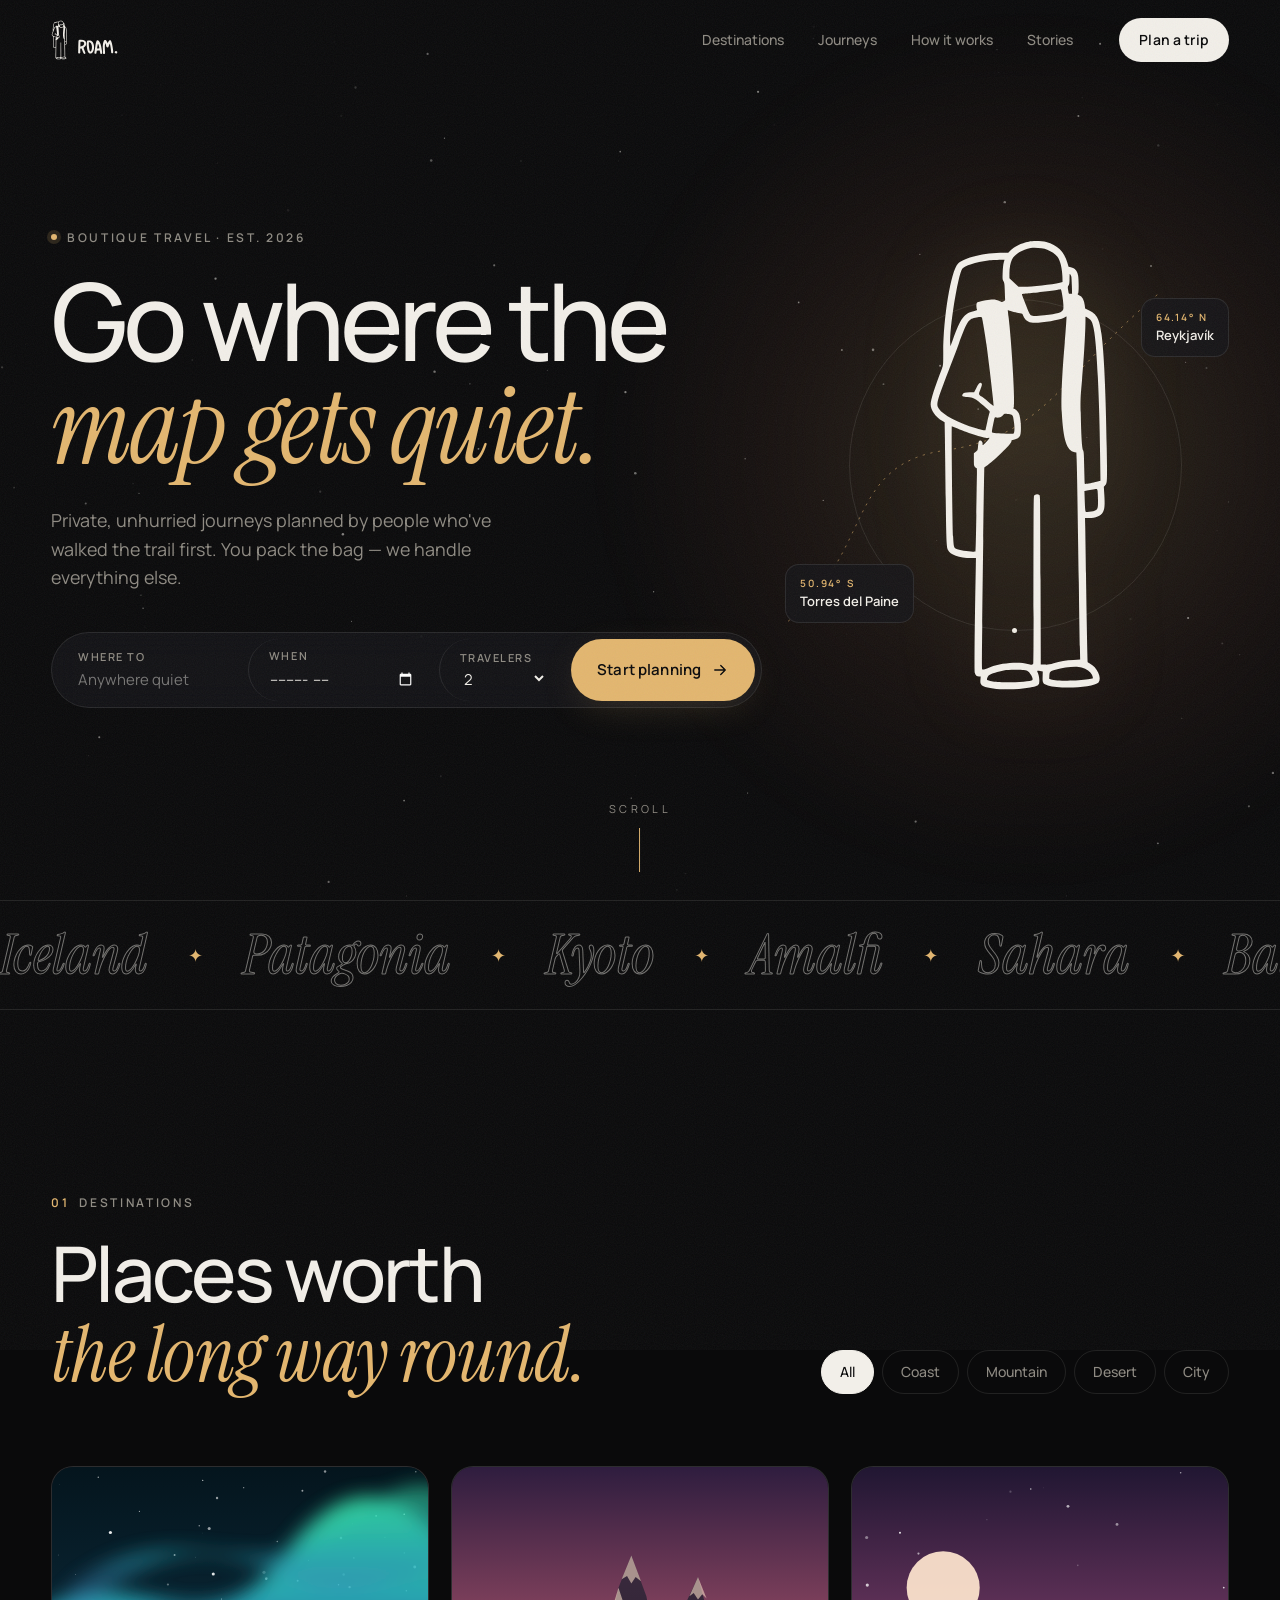
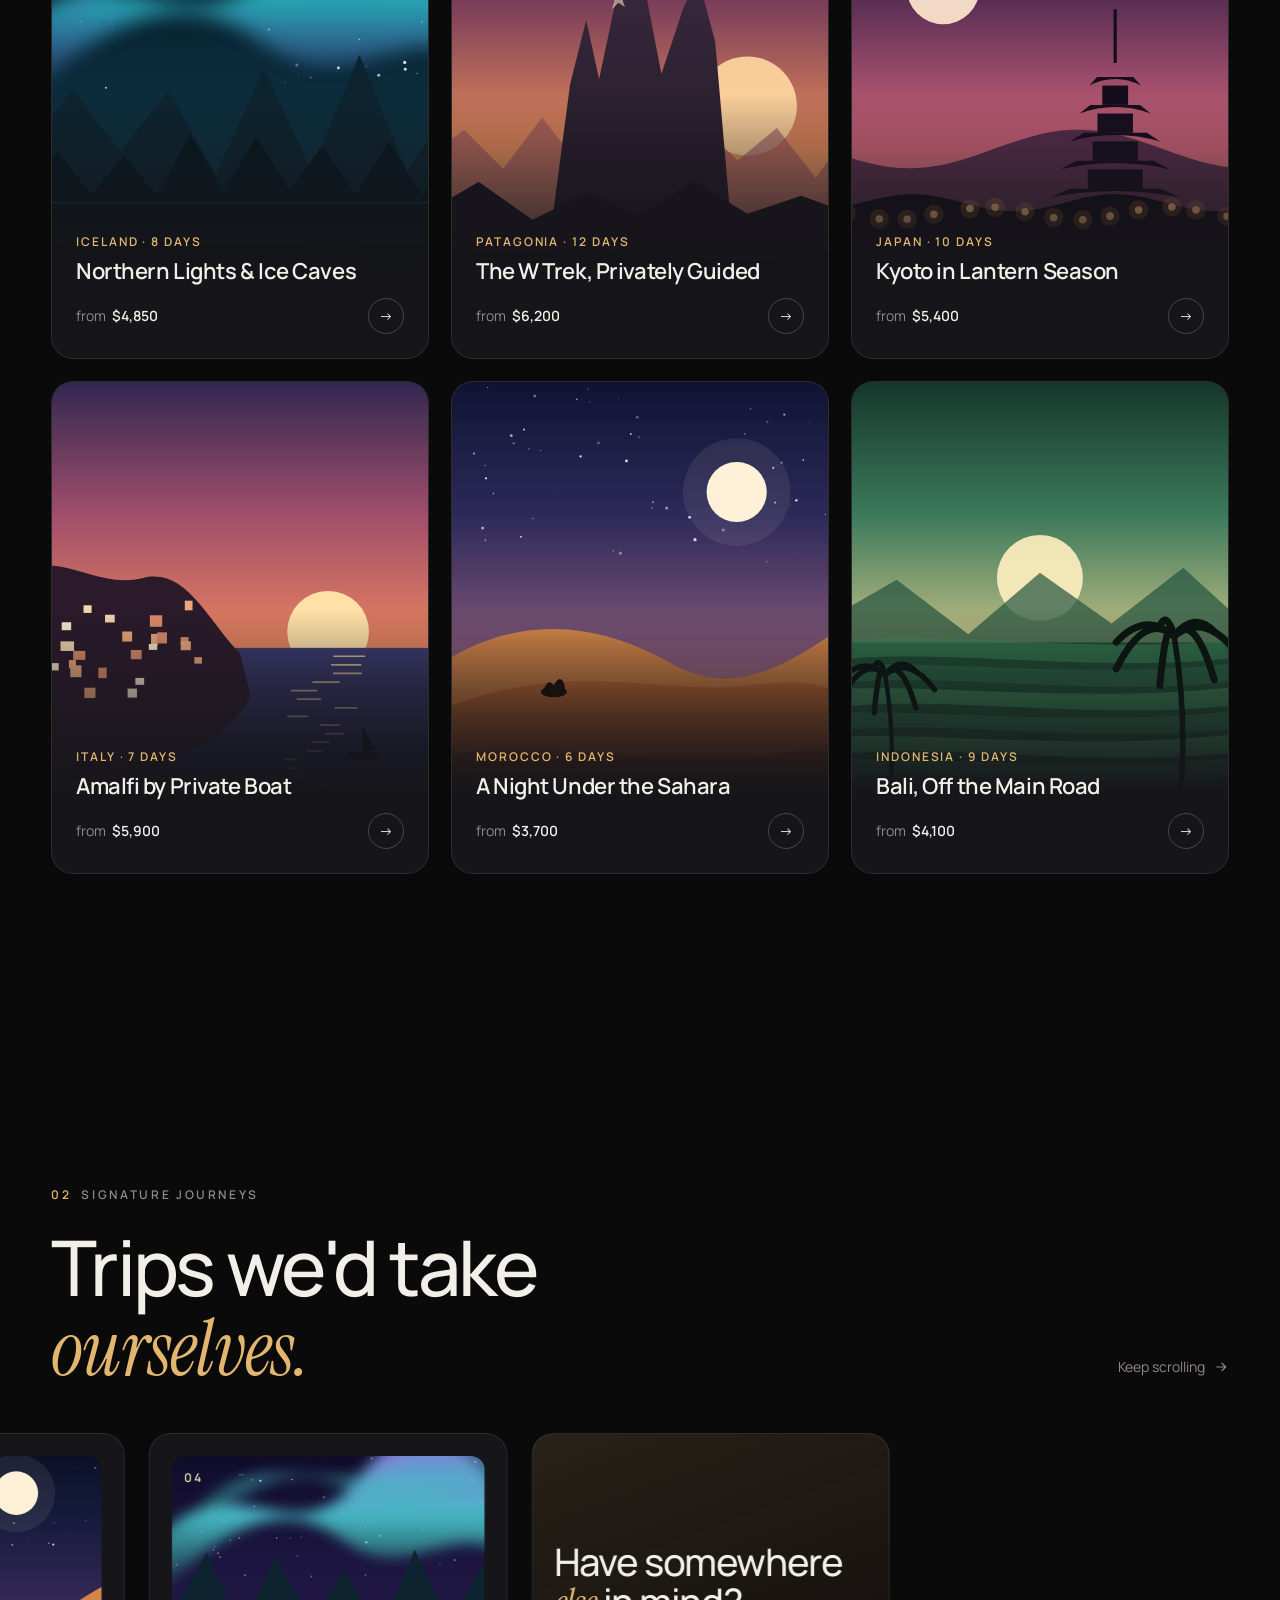
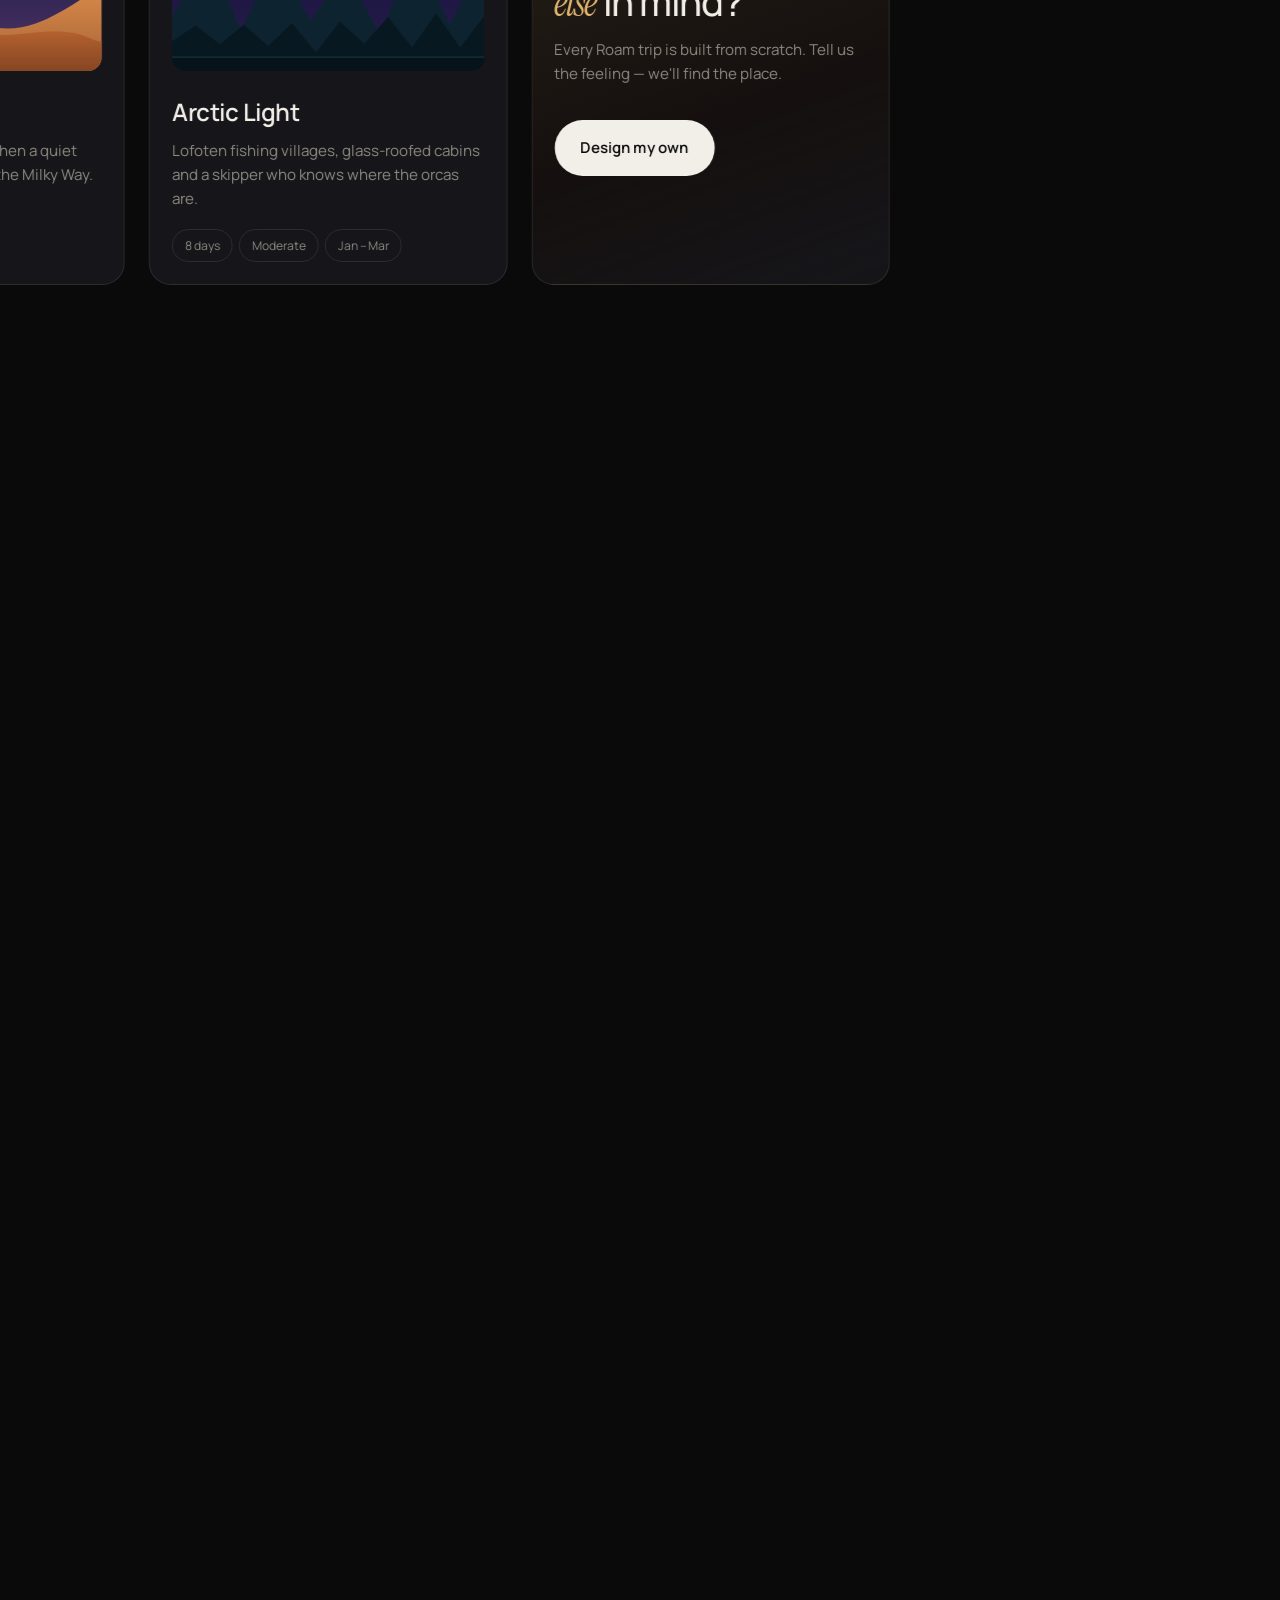
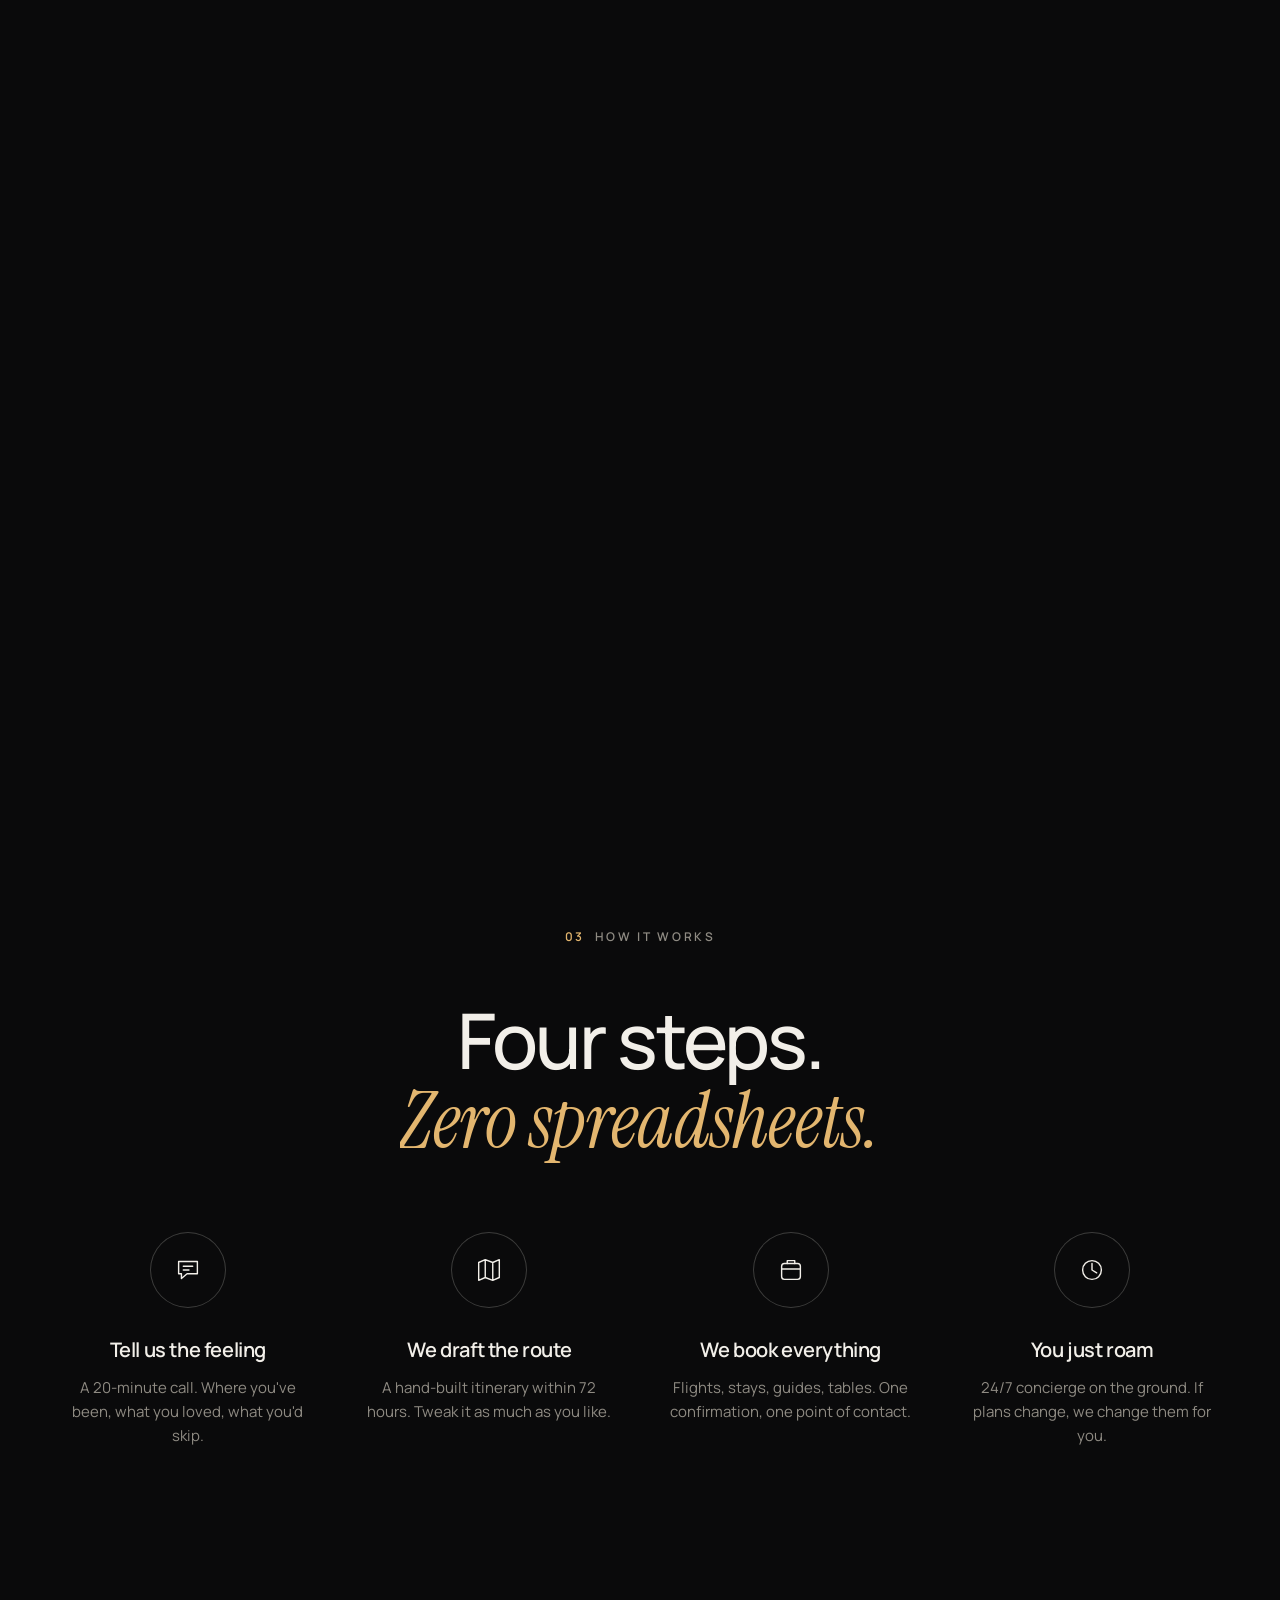
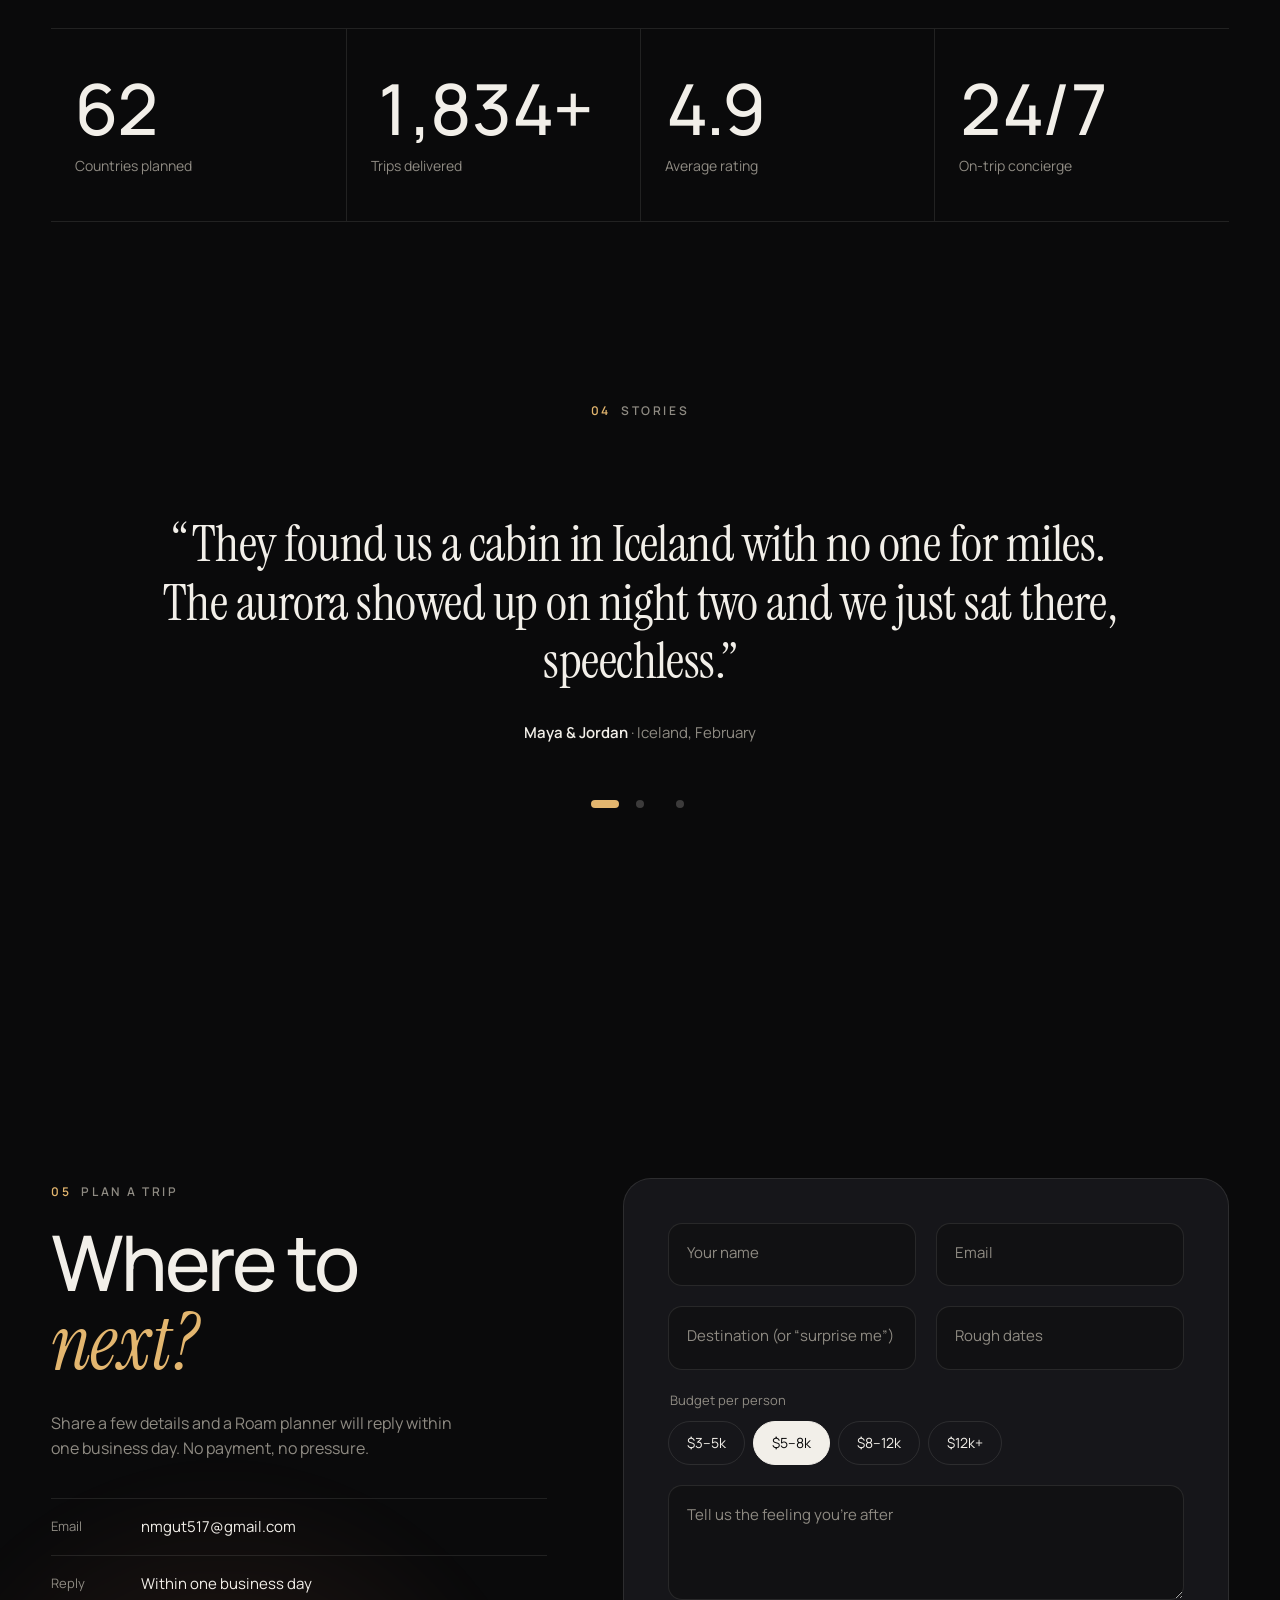
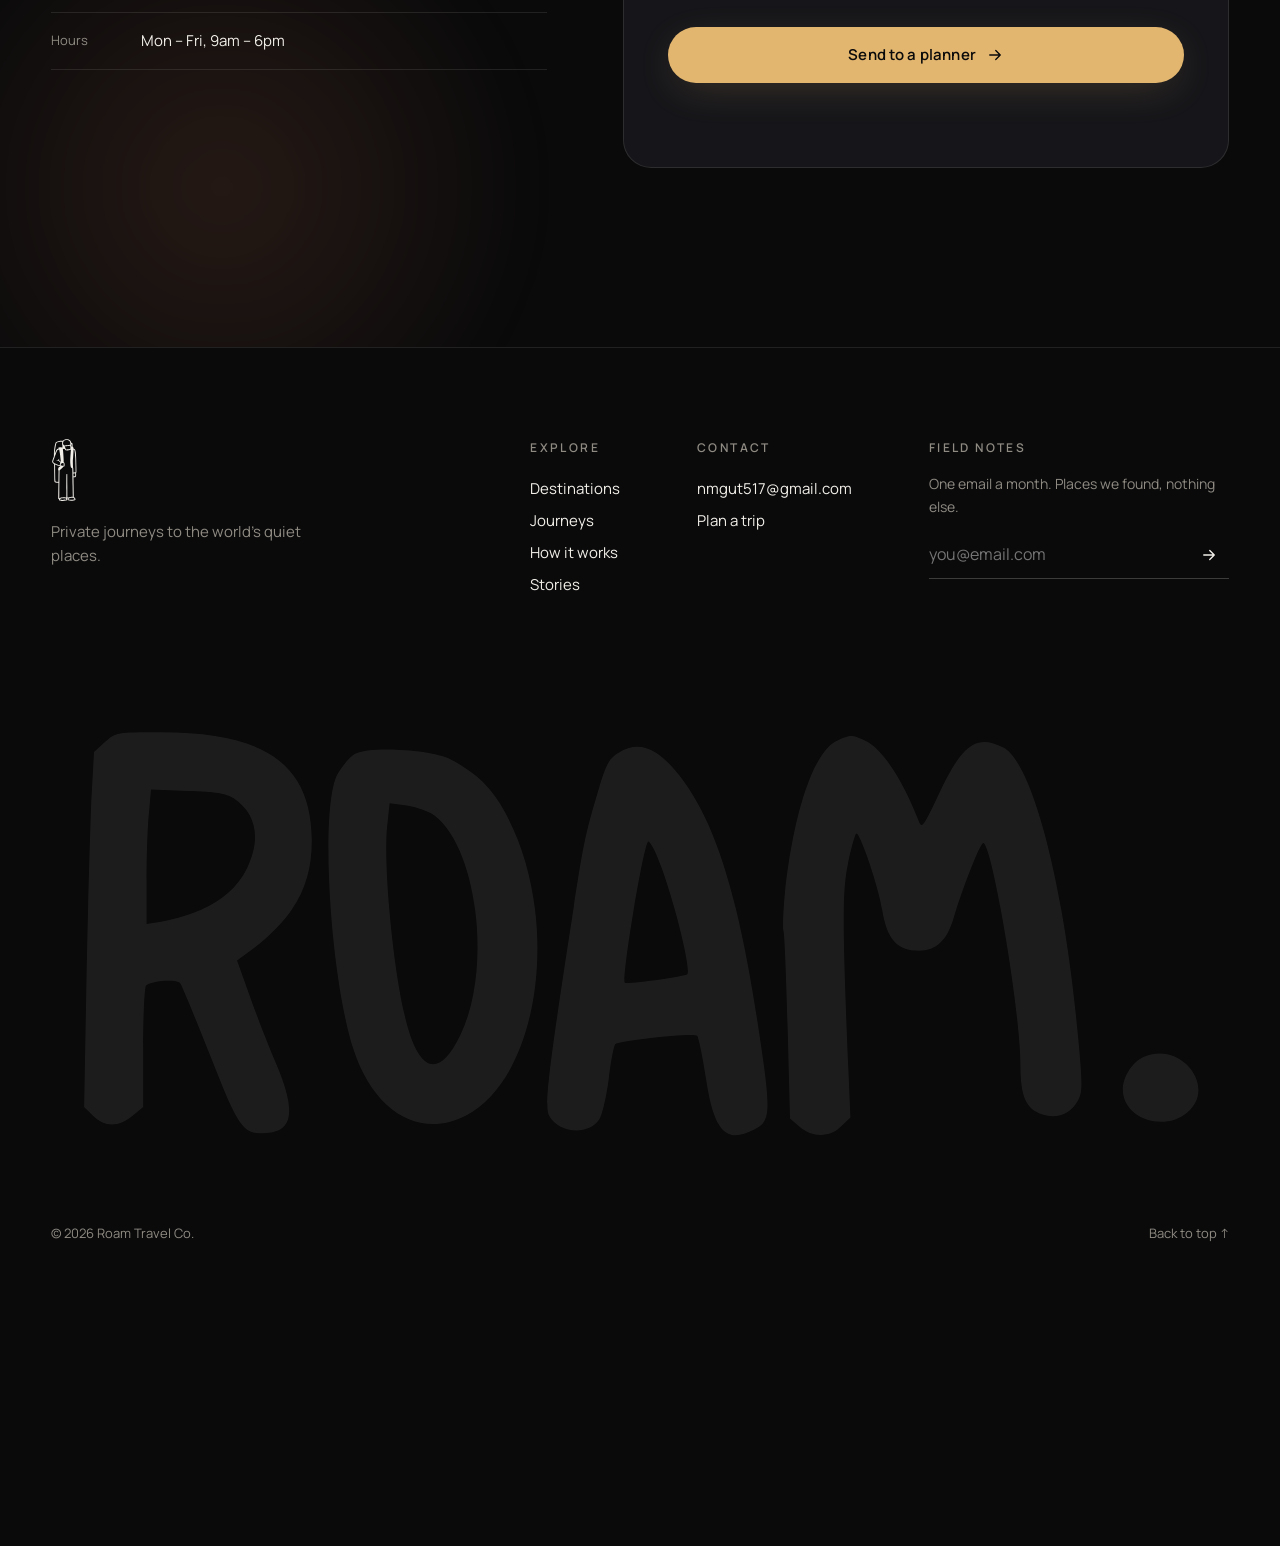
==== commit 6ff71326: "Make the site live-ready: working forms and GitHub Pages setup - Trip-request and newsletter forms n" ====
--- a/index.html
+++ b/index.html
@@ -6,6 +6,10 @@
   <title>Roam — Travel, thoughtfully designed</title>
   <meta name="description" content="Roam is a boutique travel agency crafting private, unhurried journeys to the world's quiet places." />
   <meta name="theme-color" content="#0a0a0b" />
+  <meta property="og:type" content="website" />
+  <meta property="og:title" content="Roam — Travel, thoughtfully designed" />
+  <meta property="og:description" content="Private, unhurried journeys to the world's quiet places." />
+  <meta property="og:image" content="https://nmgut517-arch.github.io/Roam./assets/roam-logo-original.jpg" />
   <link rel="icon" type="image/svg+xml" href="assets/favicon.svg" />
   <link rel="preconnect" href="https://fonts.googleapis.com" />
   <link rel="preconnect" href="https://fonts.gstatic.com" crossorigin />
@@ -52,7 +56,7 @@
       <a href="#stories"><small>04</small>Stories</a>
       <a href="#contact"><small>05</small>Plan a trip</a>
     </nav>
-    <p class="menu__foot">hello@roam.travel &nbsp;·&nbsp; +1 (555) 012-7626</p>
+    <p class="menu__foot"><a href="mailto:nmgut517@gmail.com">nmgut517@gmail.com</a></p>
   </div>
 
   <main id="top">
@@ -334,13 +338,16 @@
           <h2 class="section__title" data-split>Where to<br /><em>next?</em></h2>
           <p class="contact__lede" data-reveal>Share a few details and a Roam planner will reply within one business day. No payment, no pressure.</p>
           <ul class="contact__list" data-reveal>
-            <li><span>Email</span><a href="mailto:hello@roam.travel">hello@roam.travel</a></li>
-            <li><span>Phone</span><a href="tel:+15550127626">+1 (555) 012-7626</a></li>
+            <li><span>Email</span><a href="mailto:nmgut517@gmail.com">nmgut517@gmail.com</a></li>
+            <li><span>Reply</span>Within one business day</li>
             <li><span>Hours</span>Mon – Fri, 9am – 6pm</li>
           </ul>
         </div>
 
-        <form class="form" data-form novalidate data-reveal>
+        <form class="form" data-form novalidate data-reveal action="https://formsubmit.co/nmgut517@gmail.com" method="POST">
+          <input type="hidden" name="_subject" value="New trip request from the Roam website" />
+          <input type="hidden" name="_template" value="table" />
+          <input type="text" name="_honey" class="sr-only" tabindex="-1" autocomplete="off" aria-hidden="true" />
           <div class="form__row">
             <label class="field"><input name="name" required placeholder=" " autocomplete="name" /><span>Your name</span></label>
             <label class="field"><input name="email" type="email" required placeholder=" " autocomplete="email" /><span>Email</span></label>
@@ -384,15 +391,16 @@
         </div>
         <div>
           <h4>Contact</h4>
-          <a href="mailto:hello@roam.travel">hello@roam.travel</a>
-          <a href="tel:+15550127626">+1 (555) 012-7626</a>
+          <a href="mailto:nmgut517@gmail.com">nmgut517@gmail.com</a>
           <a href="#contact">Plan a trip</a>
         </div>
-        <form class="footer__news" data-news>
+        <form class="footer__news" data-news action="https://formsubmit.co/nmgut517@gmail.com" method="POST">
+          <input type="hidden" name="_subject" value="New newsletter sign-up (Roam website)" />
+          <input type="text" name="_honey" class="sr-only" tabindex="-1" autocomplete="off" aria-hidden="true" />
           <h4>Field notes</h4>
           <p>One email a month. Places we found, nothing else.</p>
           <div class="footer__input">
-            <input type="email" placeholder="you@email.com" aria-label="Email address" required />
+            <input type="email" name="email" placeholder="you@email.com" aria-label="Email address" required />
             <button type="submit" aria-label="Subscribe"><svg viewBox="0 0 24 24"><path d="M5 12h14M13 6l6 6-6 6"/></svg></button>
           </div>
         </form>
--- a/css/styles.css
+++ b/css/styles.css
@@ -494,7 +494,10 @@
 .chips input:focus-visible + span { outline: 2px solid var(--accent); outline-offset: 3px; }
 .form__note { margin: 0; min-height: 1.4em; font-size: 14px; text-align: center; color: var(--muted); }
 .form__note.is-success { color: var(--accent); }
-.form.is-sent .btn { pointer-events: none; opacity: 0.6; }
+.form__note.is-error { color: #e2685c; }
+.form__note a { text-decoration: underline; }
+.form.is-sending .btn, .form.is-sent .btn { pointer-events: none; opacity: 0.6; }
+.menu__foot a:hover { color: var(--text); }
 
 /* ---------- Footer ---------- */
 .footer { position: relative; padding: 90px var(--gutter) 28px; border-top: 1px solid var(--line); overflow: hidden; }
